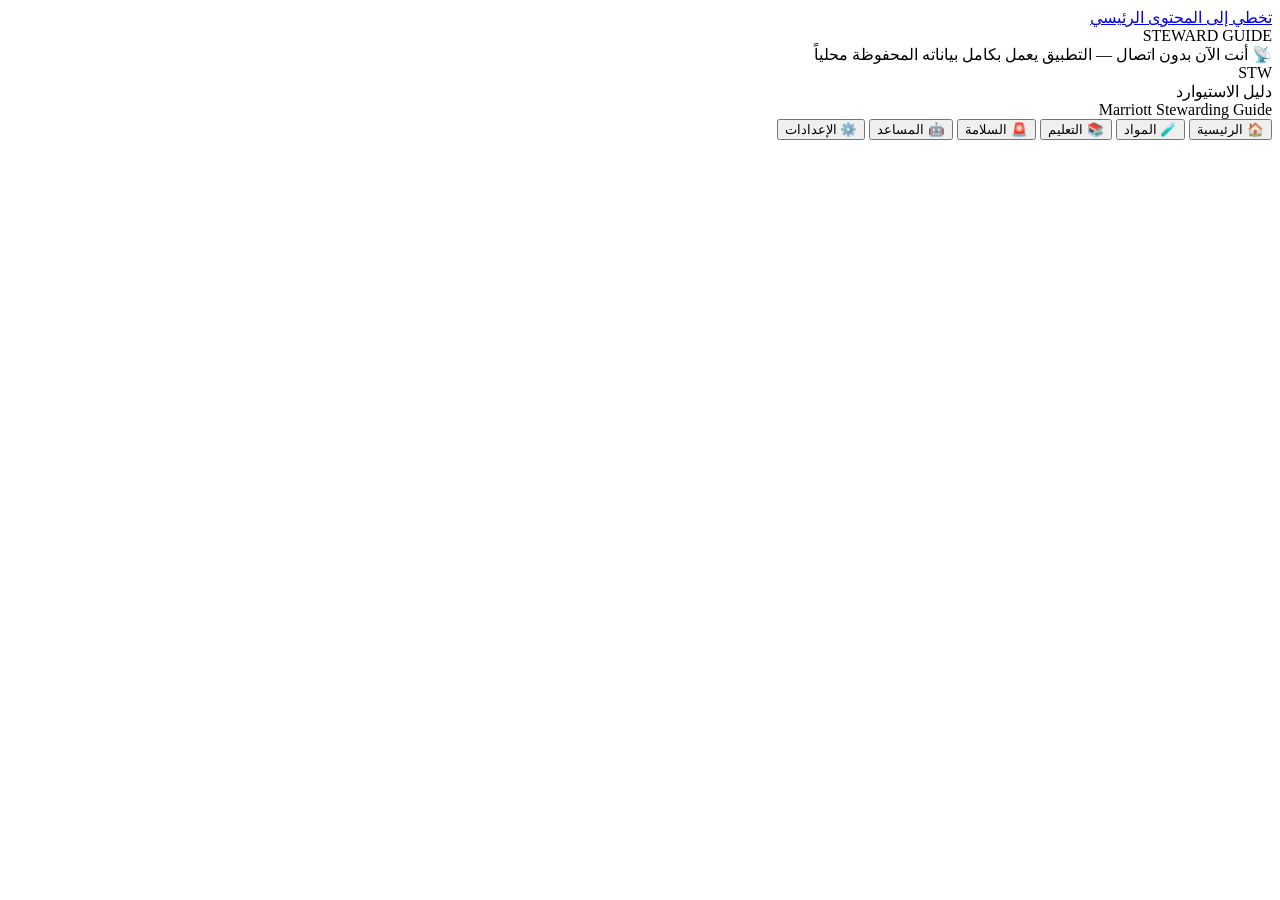
==== index.html @ afc9c6b4 "Add files via upload" ====
<!DOCTYPE html>
<!--
  ============================================================================
  index.html — دليل الاستيوارد | Marriott Stewarding Guide
  ============================================================================
  هذا هو "الصدفة" (Shell) الوحيدة للتطبيق بالكامل. لا يحتوي هذا الملف على
  أي محتوى تطبيقي فعلي (لا مواد كيميائية، لا محتوى تعليمي، لا حوار ذكاء
  اصطناعي) — كل ذلك يُبنى ديناميكياً بواسطة وحدات JavaScript من داخل
  حاويات <section class="view"> الفارغة أدناه. هذا يحقق قاعدة "لا تكرار
  للكود" (DRY) ويجعل كل عرض مسؤولاً عن نفسه بالكامل عبر ملفه في assets/js.

  لا يوجد هنا أي CSS مضمّن (inline) ولا أي JavaScript مضمّن — بالكامل عبر
  ملفات خارجية مرتبطة، تحقيقاً لقاعدة "no inline CSS/JS" الصارمة للمشروع.
  ============================================================================
-->
<html lang="ar" dir="rtl">
<head>
  <meta charset="UTF-8">
  <meta name="viewport" content="width=device-width, initial-scale=1, viewport-fit=cover">
  <meta name="description" content="دليل مرجعي شامل لقسم الاستيوارد بفندق Marriott — مواد كيميائية، سلامة غذاء، تعليم HACCP، ومساعد ذكي، يعمل بالكامل بدون إنترنت.">
  <meta name="theme-color" content="#0d1117" media="(prefers-color-scheme: dark)">
  <meta name="theme-color" content="#f7f8fa" media="(prefers-color-scheme: light)">
  <meta name="color-scheme" content="dark light">
  <title>دليل الاستيوارد — Marriott</title>

  <!-- ==========================================================================
       PWA: الأيقونات والبيان (Manifest)
       ========================================================================== -->
  <link rel="manifest" href="manifest.json">
  <link rel="icon" type="image/png" sizes="32x32" href="assets/icons/icon-32.png">
  <link rel="apple-touch-icon" href="assets/icons/icon-192.png">
  <meta name="apple-mobile-web-app-capable" content="yes">
  <meta name="apple-mobile-web-app-status-bar-style" content="black-translucent">
  <meta name="apple-mobile-web-app-title" content="دليل الاستيوارد">

  <!-- ==========================================================================
       تحميل الخطوط: preconnect + preload لتفادي حجب العرض (render-blocking)
       الناتج عن @import داخل CSS — أداء أفضل ودرجة Lighthouse أعلى.
       ========================================================================== -->
  <link rel="preconnect" href="https://fonts.googleapis.com">
  <link rel="preconnect" href="https://fonts.gstatic.com" crossorigin>
  <link
    rel="preload"
    as="style"
    href="https://fonts.googleapis.com/css2?family=Cairo:wght@400;500;600;700;800;900&family=JetBrains+Mono:wght@400;500;700;800&display=swap"
  >
  <link
    rel="stylesheet"
    href="https://fonts.googleapis.com/css2?family=Cairo:wght@400;500;600;700;800;900&family=JetBrains+Mono:wght@400;500;700;800&display=swap"
  >

  <!-- ==========================================================================
       طبقات التصميم — بالترتيب: توكنز → أساسي → مكوّنات → تخطيطات الصفحات
       ========================================================================== -->
  <link rel="stylesheet" href="assets/css/tokens.css">
  <link rel="stylesheet" href="assets/css/base.css">
  <link rel="stylesheet" href="assets/css/components.css">
  <link rel="stylesheet" href="assets/css/views.css">
</head>
<body>

  <!-- رابط تخطي المحتوى — أول عنصر يصل له مستخدم لوحة المفاتيح -->
  <a href="#main-content" class="skip-link">تخطي إلى المحتوى الرئيسي</a>

  <!-- ==========================================================================
       شاشة البداية (Splash Screen) — تُخفى تلقائياً بعد تهيئة app.js
       ========================================================================== -->
  <div class="splash-screen" id="splashScreen" aria-hidden="true">
    <div class="splash-screen__logo">STEWARD GUIDE</div>
    <div class="splash-screen__spinner"></div>
  </div>

  <!-- مؤشر وضع عدم الاتصال — يظهر/يختفي تلقائياً حسب حالة الشبكة -->
  <div class="offline-banner" id="offlineBanner" role="status">
    <span aria-hidden="true">📡</span> أنت الآن بدون اتصال — التطبيق يعمل بكامل بياناته المحفوظة محلياً
  </div>

  <!-- ==========================================================================
       الرأس اللاصق (Sticky Header)
       ========================================================================== -->
  <header class="site-header">
    <div class="site-header__row">
      <span class="site-header__logo" aria-hidden="true">STW</span>
      <div>
        <div class="site-header__title">دليل الاستيوارد</div>
        <div class="site-header__subtitle">Marriott Stewarding Guide</div>
      </div>
    </div>
  </header>

  <!-- ==========================================================================
       المحتوى الرئيسي — ستة عروض، كل واحد فارغ ويُملأ ديناميكياً من ملفه
       المخصص في assets/js/. السمة hidden تُدار بالكامل من router.js.
       ========================================================================== -->
  <main id="main-content">

    <section class="view" data-view="dashboard" hidden></section>

    <section class="view" data-view="chemicals" hidden></section>

    <section class="view" data-view="education" hidden>
      <div class="view-header">
        <div class="view-header__eyebrow">التعليم</div>
        <h1 class="view-header__title">أكاديمية سلامة الغذاء</h1>
      </div>
    </section>

    <section class="view" data-view="safety" hidden>
      <div class="view-header">
        <div class="view-header__eyebrow">السلامة</div>
        <h1 class="view-header__title">السلامة والطوارئ</h1>
      </div>
    </section>

    <section class="view" data-view="ai" hidden></section>

    <section class="view" data-view="settings" hidden>
      <div class="view-header">
        <div class="view-header__eyebrow">الإعدادات</div>
        <h1 class="view-header__title">تفضيلات التطبيق</h1>
      </div>
    </section>

  </main>

  <!-- ==========================================================================
       شريط التنقل السفلي — ستة عناصر تطابق العروض الستة أعلاه بالضبط
       ========================================================================== -->
  <nav class="bottom-nav" aria-label="التنقل الرئيسي">
    <button class="bottom-nav__item" type="button" data-nav-target="dashboard" aria-current="page">
      <span class="bottom-nav__indicator" aria-hidden="true"></span>
      <span class="bottom-nav__icon" aria-hidden="true">🏠</span>
      <span>الرئيسية</span>
    </button>
    <button class="bottom-nav__item" type="button" data-nav-target="chemicals" aria-current="false">
      <span class="bottom-nav__indicator" aria-hidden="true"></span>
      <span class="bottom-nav__icon" aria-hidden="true">🧪</span>
      <span>المواد</span>
    </button>
    <button class="bottom-nav__item" type="button" data-nav-target="education" aria-current="false">
      <span class="bottom-nav__indicator" aria-hidden="true"></span>
      <span class="bottom-nav__icon" aria-hidden="true">📚</span>
      <span>التعليم</span>
    </button>
    <button class="bottom-nav__item" type="button" data-nav-target="safety" aria-current="false">
      <span class="bottom-nav__indicator" aria-hidden="true"></span>
      <span class="bottom-nav__icon" aria-hidden="true">🚨</span>
      <span>السلامة</span>
    </button>
    <button class="bottom-nav__item" type="button" data-nav-target="ai" aria-current="false">
      <span class="bottom-nav__indicator" aria-hidden="true"></span>
      <span class="bottom-nav__icon" aria-hidden="true">🤖</span>
      <span>المساعد</span>
    </button>
    <button class="bottom-nav__item" type="button" data-nav-target="settings" aria-current="false">
      <span class="bottom-nav__indicator" aria-hidden="true"></span>
      <span class="bottom-nav__icon" aria-hidden="true">⚙️</span>
      <span>الإعدادات</span>
    </button>
  </nav>

  <!-- منطقة التوست — تُملأ ديناميكياً من showToast في utils.js -->
  <div class="toast-region" id="toastRegion" aria-live="polite"></div>

  <!-- ==========================================================================
       نقطة الدخول الوحيدة للجافاسكريبت — كل شيء آخر يُحمَّل عبر import
       ========================================================================== -->
  <script type="module" src="assets/js/app.js"></script>
</body>
</html>
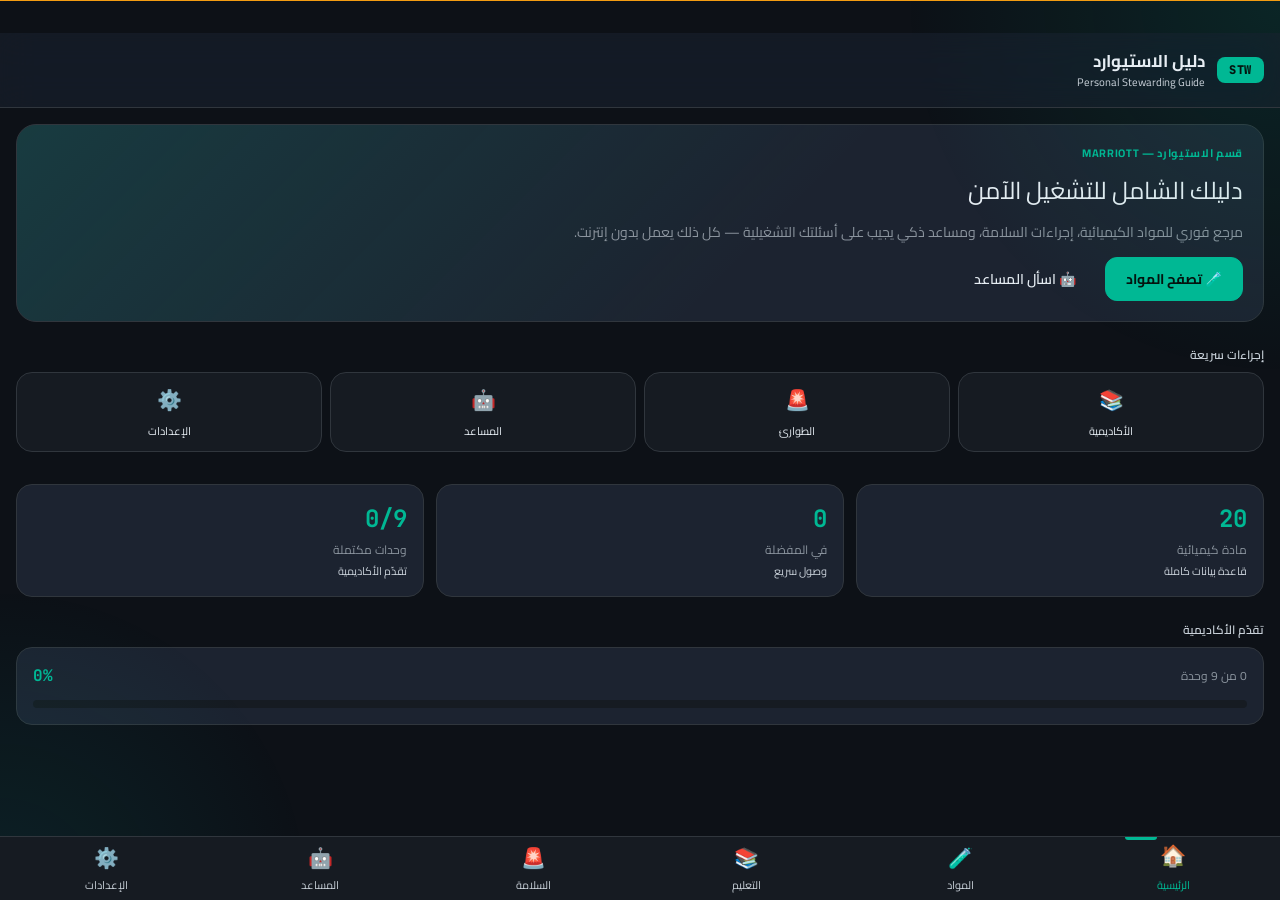
==== commit 509eff19: "Add files via upload" ====
--- a/index.html
+++ b/index.html
@@ -1,7 +1,7 @@
 <!DOCTYPE html>
 <!--
   ============================================================================
-  index.html — دليل الاستيوارد | Marriott Stewarding Guide
+  index.html — دليل الاستيوارد | Personal Stewarding Guide
   ============================================================================
   هذا هو "الصدفة" (Shell) الوحيدة للتطبيق بالكامل. لا يحتوي هذا الملف على
   أي محتوى تطبيقي فعلي (لا مواد كيميائية، لا محتوى تعليمي، لا حوار ذكاء
@@ -17,11 +17,11 @@
 <head>
   <meta charset="UTF-8">
   <meta name="viewport" content="width=device-width, initial-scale=1, viewport-fit=cover">
-  <meta name="description" content="دليل مرجعي شامل لقسم الاستيوارد بفندق Marriott — مواد كيميائية، سلامة غذاء، تعليم HACCP، ومساعد ذكي، يعمل بالكامل بدون إنترنت.">
+  <meta name="description" content="دليل مرجعي شخصي للاستيوارد، غير تابع لأي فندق أو شركة — مواد كيميائية، سلامة غذاء، تعليم HACCP، ومساعد ذكي، يعمل بالكامل بدون إنترنت.">
   <meta name="theme-color" content="#0d1117" media="(prefers-color-scheme: dark)">
   <meta name="theme-color" content="#f7f8fa" media="(prefers-color-scheme: light)">
   <meta name="color-scheme" content="dark light">
-  <title>دليل الاستيوارد — Marriott</title>
+  <title>دليل الاستيوارد — دليل شخصي</title>
 
   <!-- ==========================================================================
        PWA: الأيقونات والبيان (Manifest)
@@ -83,7 +83,7 @@
       <span class="site-header__logo" aria-hidden="true">STW</span>
       <div>
         <div class="site-header__title">دليل الاستيوارد</div>
-        <div class="site-header__subtitle">Marriott Stewarding Guide</div>
+        <div class="site-header__subtitle">Personal Stewarding Guide</div>
       </div>
     </div>
   </header>
--- a/assets/css/tokens.css
+++ b/assets/css/tokens.css
@@ -0,0 +1,340 @@
+/* ==========================================================================
+   TOKENS.CSS
+   دليل الاستيوارد — Marriott | نظام تصميم (Design Tokens)
+   ==========================================================================
+   هذا الملف هو "مصدر الحقيقة الوحيد" لكل قيمة تصميم في التطبيق:
+   ألوان، مسافات، خطوط، زوايا، ظلال، حركة، وطبقات (z-index).
+
+   القاعدة: لا يوجد أي قيمة "سحرية" (magic number) في أي ملف CSS آخر.
+   كل قيمة تصميم يجب أن تُكتب هنا مرة واحدة وتُستخدم عبر var(--token-name).
+
+   يدعم هذا الملف وضعين: فاتح (light) وداكن (dark) عبر [data-theme="..."]
+   الوضع الداكن هو الافتراضي ليحافظ على الهوية البصرية الحالية للتطبيق
+   (الصناعية / الفولاذية) التي اعتاد عليها المستخدمون.
+   ========================================================================== */
+
+/* ==========================================================================
+   1. الخطوط (Typography Source)
+   ==========================================================================
+   نُبقي على خط Cairo كخط أساسي (عربي + لاتيني) للحفاظ على الهوية الحالية،
+   ونضيف JetBrains Mono كخط ثانوي وحيد الاستخدام لعناصر "شريط اللاصق"
+   الصناعية (أسماء المواد الكيميائية بالإنجليزية، الأكواد، الشارات).
+
+   ملاحظة أداء مهمة:
+   تحميل الخطوط لا يتم هنا عبر @import (وهذا مقصود). @import داخل CSS
+   يوقف عرض الصفحة (render-blocking) بشكل إضافي لأن المتصفح يجب أن يكتشف
+   ويُحمّل التبعية قبل إكمال تحليل باقي الـ CSS. بدلاً من ذلك، يتم تحميل
+   الخطوط عبر <link rel="preconnect"> و <link rel="preload"> في <head>
+   الخاص بـ index.html، مما يسمح للمتصفح باكتشاف الطلب مبكراً (Early
+   Discovery) ويُحسّن درجة Lighthouse Performance بشكل ملموس.
+   ========================================================================== */
+
+:root {
+  /* ------------------------------------------------------------------------
+     2. المقاييس الأساسية (Primitive Scale) — لا تُستخدم مباشرة في المكوّنات،
+        هي فقط "خامات" تُبنى منها التوكنز الدلالية (Semantic Tokens) بالأسفل.
+     ------------------------------------------------------------------------ */
+
+  /* -- الألوان الأساسية: الأخضر (هوية Marriott / Ecolab) -- */
+  --primitive-green-50:  #e6faf5;
+  --primitive-green-100: #b3f0e0;
+  --primitive-green-300: #4dd6b8;
+  --primitive-green-500: #00b894;
+  --primitive-green-600: #00997d;
+  --primitive-green-700: #00785f;
+  --primitive-green-900: #00453a;
+
+  /* -- الألوان الأساسية: التركواز (مساعد الذكاء الاصطناعي) -- */
+  --primitive-teal-300: #66e0db;
+  --primitive-teal-500: #00cec9;
+  --primitive-teal-700: #00a19c;
+
+  /* -- ألوان الخطر الصناعي (Hazard) -- */
+  --primitive-hazard-orange-300: #ffb366;
+  --primitive-hazard-orange-500: #f39c12;
+  --primitive-hazard-orange-700: #c2780a;
+  --primitive-red-300:  #ff9d85;
+  --primitive-red-500:  #e17055;
+  --primitive-red-700:  #b5502f;
+
+  /* -- الألوان المحايدة: الفولاذ (Steel) للوضع الداكن -- */
+  --primitive-steel-950: #0a0d11;
+  --primitive-steel-900: #0d1117;
+  --primitive-steel-800: #131920;
+  --primitive-steel-700: #161b22;
+  --primitive-steel-600: #1c2330;
+  --primitive-steel-500: #232b3a;
+  --primitive-steel-400: #30363d;
+  --primitive-steel-300: #4a5158;
+  --primitive-steel-200: #8b949e;
+  --primitive-steel-100: #c9d1d9;
+  --primitive-steel-50:  #e6edf3;
+
+  /* -- الألوان المحايدة: للوضع الفاتح -- */
+  --primitive-paper-50:  #ffffff;
+  --primitive-paper-100: #f7f8fa;
+  --primitive-paper-200: #eef0f3;
+  --primitive-paper-300: #e2e5ea;
+  --primitive-paper-400: #cdd2d9;
+  --primitive-paper-600: #6b7280;
+  --primitive-paper-800: #2d3339;
+  --primitive-paper-900: #12161b;
+
+  /* ------------------------------------------------------------------------
+     3. المسافات (Spacing Scale) — مبنية على وحدة أساسية 4px
+     ------------------------------------------------------------------------ */
+  --space-0: 0;
+  --space-1: 4px;
+  --space-2: 8px;
+  --space-3: 12px;
+  --space-4: 16px;
+  --space-5: 20px;
+  --space-6: 24px;
+  --space-8: 32px;
+  --space-10: 40px;
+  --space-12: 48px;
+  --space-16: 64px;
+  --space-20: 80px;
+
+  /* ------------------------------------------------------------------------
+     4. زوايا الاستدارة (Radius Scale)
+     ------------------------------------------------------------------------ */
+  --radius-xs: 6px;
+  --radius-sm: 8px;
+  --radius-md: 12px;
+  --radius-lg: 16px;
+  --radius-xl: 20px;
+  --radius-2xl: 28px;
+  --radius-full: 999px;
+
+  /* ------------------------------------------------------------------------
+     5. المقاييس الطباعية (Type Scale) — نسبة 1.2 (Minor Third)
+     ------------------------------------------------------------------------ */
+  --font-family-base: 'Cairo', 'Segoe UI', sans-serif;
+  --font-family-mono: 'JetBrains Mono', ui-monospace, monospace;
+
+  --text-xs: 11px;
+  --text-sm: 12px;
+  --text-base: 14px;
+  --text-md: 15px;
+  --text-lg: 17px;
+  --text-xl: 20px;
+  --text-2xl: 24px;
+  --text-3xl: 30px;
+  --text-4xl: 36px;
+
+  --leading-tight: 1.2;
+  --leading-normal: 1.5;
+  --leading-relaxed: 1.7;
+
+  --weight-regular: 400;
+  --weight-medium: 500;
+  --weight-semibold: 600;
+  --weight-bold: 700;
+  --weight-black: 900;
+
+  --tracking-label: 0.06em;   /* تباعد الحروف لنمط "شريط اللاصق" الصناعي */
+
+  /* ------------------------------------------------------------------------
+     6. الحركة والانتقالات (Motion)
+     ------------------------------------------------------------------------ */
+  --ease-standard: cubic-bezier(0.2, 0, 0, 1);
+  --ease-decelerate: cubic-bezier(0, 0, 0, 1);
+  --ease-accelerate: cubic-bezier(0.3, 0, 1, 1);
+  --ease-spring: cubic-bezier(0.34, 1.56, 0.64, 1);
+
+  --duration-instant: 80ms;
+  --duration-fast: 150ms;
+  --duration-base: 220ms;
+  --duration-slow: 340ms;
+  --duration-slower: 500ms;
+
+  /* ------------------------------------------------------------------------
+     7. طبقات الواجهة (Z-Index Scale) — قيمة مركزية موحّدة لمنع تعارض الطبقات
+     ------------------------------------------------------------------------ */
+  --z-base: 0;
+  --z-card-hover: 5;
+  --z-sticky-header: 100;
+  --z-bottom-nav: 200;
+  --z-fab: 250;
+  --z-dropdown: 300;
+  --z-overlay: 400;
+  --z-modal: 500;
+  --z-toast: 600;
+  --z-splash: 900;
+  --z-skip-link: 1000;
+
+  /* ------------------------------------------------------------------------
+     8. الأبعاد الهيكلية (Layout Dimensions)
+     ------------------------------------------------------------------------ */
+  --header-height: 64px;
+  --nav-height: 64px;
+  --fab-size: 56px;
+  --container-max-width: 720px; /* يمنع تمدد التطبيق بشكل غير مريح على الأجهزة اللوحية */
+
+  /* ------------------------------------------------------------------------
+     9. أوزان الظل (Elevation — تُبنى من قيم داكنة ثابتة، تُستخدم في الوضعين)
+     ------------------------------------------------------------------------ */
+  --elevation-0: none;
+  --elevation-1: 0 1px 2px rgba(0, 0, 0, 0.14), 0 1px 3px rgba(0, 0, 0, 0.10);
+  --elevation-2: 0 2px 6px rgba(0, 0, 0, 0.16), 0 4px 10px rgba(0, 0, 0, 0.10);
+  --elevation-3: 0 6px 16px rgba(0, 0, 0, 0.18), 0 10px 24px rgba(0, 0, 0, 0.12);
+  --elevation-4: 0 12px 28px rgba(0, 0, 0, 0.22), 0 18px 40px rgba(0, 0, 0, 0.14);
+
+  /* ------------------------------------------------------------------------
+     10. سُمك الحدود والزجاجية (Borders & Glass)
+     ------------------------------------------------------------------------ */
+  --border-width-thin: 1px;
+  --border-width-thick: 2px;
+  --glass-blur: 18px;
+  --glass-saturate: 160%;
+}
+
+/* ==========================================================================
+   11. التوكنز الدلالية — الوضع الداكن (الافتراضي)
+   ==========================================================================
+   هذه هي القيم التي تستخدمها المكوّنات فعلياً (مثال: var(--surface-page)،
+   وليس var(--primitive-steel-900) مباشرة). هذا يسمح بتبديل الوضع بالكامل
+   بتغيير القيم هنا فقط، دون لمس أي ملف CSS آخر.
+   ========================================================================== */
+:root,
+[data-theme='dark'] {
+  color-scheme: dark;
+
+  /* -- الخلفيات -- */
+  --surface-page: var(--primitive-steel-900);
+  --surface-sunken: var(--primitive-steel-950);
+  --surface-raised: var(--primitive-steel-700);
+  --surface-card: var(--primitive-steel-600);
+  --surface-overlay: rgba(10, 13, 17, 0.72);
+  --surface-glass: rgba(28, 35, 48, 0.55);
+
+  /* -- الحدود -- */
+  --border-subtle: var(--primitive-steel-400);
+  --border-strong: var(--primitive-steel-300);
+
+  /* -- النصوص -- */
+  --content-primary: var(--primitive-steel-50);
+  --content-secondary: var(--primitive-steel-200);
+  --content-muted: var(--primitive-steel-100);
+  --content-on-accent: #04140f; /* نص داكن فوق خلفية خضراء زاهية */
+  --content-on-hazard: #1a0f00; /* نص داكن فوق خلفية برتقالية زاهية */
+
+  /* -- الألوان الدلالية (Semantic Brand & Status) -- */
+  --brand-primary: var(--primitive-green-500);
+  --brand-primary-hover: var(--primitive-green-300);
+  --brand-primary-active: var(--primitive-green-600);
+  --brand-secondary: var(--primitive-teal-500);
+
+  --status-safe: var(--primitive-green-500);
+  --status-warning: var(--primitive-hazard-orange-500);
+  --status-danger: var(--primitive-red-500);
+  --status-info: var(--primitive-teal-500);
+
+  /* -- لهجة الخطر الصناعي (Label-Maker / Hazard Tape) -- */
+  --hazard-tape-bg: repeating-linear-gradient(
+    135deg,
+    var(--primitive-hazard-orange-500) 0 14px,
+    var(--primitive-steel-950) 14px 28px
+  );
+
+  /* -- الظلال المتوهجة (Glow) لعناصر تفاعلية مميزة -- */
+  --glow-brand: 0 0 0 3px rgba(0, 184, 148, 0.22);
+  --glow-danger: 0 0 0 3px rgba(225, 112, 85, 0.25);
+
+  /* -- خلفية الصفحة المزخرفة (Ambient Gradient) -- */
+  --ambient-gradient:
+    radial-gradient(circle at 100% 0%, rgba(0, 184, 148, 0.12), transparent 24%),
+    radial-gradient(circle at 0% 100%, rgba(0, 206, 201, 0.09), transparent 20%);
+}
+
+/* ==========================================================================
+   12. التوكنز الدلالية — الوضع الفاتح
+   ==========================================================================
+   يُفعَّل عبر [data-theme="light"] على وسم <html>، تُدار الحالة من settings.js
+   ========================================================================== */
+[data-theme='light'] {
+  color-scheme: light;
+
+  --surface-page: var(--primitive-paper-100);
+  --surface-sunken: var(--primitive-paper-200);
+  --surface-raised: var(--primitive-paper-50);
+  --surface-card: var(--primitive-paper-50);
+  --surface-overlay: rgba(18, 22, 27, 0.45);
+  --surface-glass: rgba(255, 255, 255, 0.6);
+
+  --border-subtle: var(--primitive-paper-300);
+  --border-strong: var(--primitive-paper-400);
+
+  --content-primary: var(--primitive-paper-900);
+  --content-secondary: var(--primitive-paper-800);
+  --content-muted: var(--primitive-paper-600);
+  --content-on-accent: #04140f;
+  --content-on-hazard: #1a0f00;
+
+  --brand-primary: var(--primitive-green-600);
+  --brand-primary-hover: var(--primitive-green-500);
+  --brand-primary-active: var(--primitive-green-700);
+  --brand-secondary: var(--primitive-teal-700);
+
+  --status-safe: var(--primitive-green-600);
+  --status-warning: var(--primitive-hazard-orange-700);
+  --status-danger: var(--primitive-red-700);
+  --status-info: var(--primitive-teal-700);
+
+  --hazard-tape-bg: repeating-linear-gradient(
+    135deg,
+    var(--primitive-hazard-orange-500) 0 14px,
+    var(--primitive-paper-900) 14px 28px
+  );
+
+  --glow-brand: 0 0 0 3px rgba(0, 153, 125, 0.18);
+  --glow-danger: 0 0 0 3px rgba(181, 80, 47, 0.20);
+
+  --ambient-gradient:
+    radial-gradient(circle at 100% 0%, rgba(0, 184, 148, 0.08), transparent 24%),
+    radial-gradient(circle at 0% 100%, rgba(0, 206, 201, 0.06), transparent 20%);
+}
+
+/* ==========================================================================
+   13. دعم تفضيلات النظام (لأول تحميل قبل قراءة تفضيل المستخدم من localStorage)
+   ========================================================================== */
+@media (prefers-color-scheme: light) {
+  :root:not([data-theme='dark']):not([data-theme='light']) {
+    color-scheme: light;
+    --surface-page: var(--primitive-paper-100);
+    --surface-sunken: var(--primitive-paper-200);
+    --surface-raised: var(--primitive-paper-50);
+    --surface-card: var(--primitive-paper-50);
+    --surface-overlay: rgba(18, 22, 27, 0.45);
+    --surface-glass: rgba(255, 255, 255, 0.6);
+    --border-subtle: var(--primitive-paper-300);
+    --border-strong: var(--primitive-paper-400);
+    --content-primary: var(--primitive-paper-900);
+    --content-secondary: var(--primitive-paper-800);
+    --content-muted: var(--primitive-paper-600);
+    --brand-primary: var(--primitive-green-600);
+    --brand-primary-hover: var(--primitive-green-500);
+    --brand-primary-active: var(--primitive-green-700);
+    --brand-secondary: var(--primitive-teal-700);
+    --status-safe: var(--primitive-green-600);
+    --status-warning: var(--primitive-hazard-orange-700);
+    --status-danger: var(--primitive-red-700);
+    --status-info: var(--primitive-teal-700);
+  }
+}
+
+/* ==========================================================================
+   14. تخصيصات لحجم الخط (يتحكم بها المستخدم من صفحة الإعدادات)
+   ==========================================================================
+   settings.js يضيف السمة data-font-size على <html> بثلاث قيم ممكنة.
+   كل المكوّنات يجب أن تستخدم وحدات rem أو var(--text-*) الأساسية
+   حتى تتجاوب تلقائياً مع تغيّر --font-scale.
+   ========================================================================== */
+:root {
+  --font-scale: 1;
+}
+[data-font-size='small']  { --font-scale: 0.9; }
+[data-font-size='medium'] { --font-scale: 1;   }
+[data-font-size='large']  { --font-scale: 1.15; }
+[data-font-size='xlarge'] { --font-scale: 1.3;  }
--- a/assets/css/base.css
+++ b/assets/css/base.css
@@ -0,0 +1,264 @@
+/* ==========================================================================
+   BASE.CSS
+   دليل الاستيوارد — Marriott | الإعادة التأسيسية والعناصر الأساسية
+   ==========================================================================
+   هذا الملف مسؤول فقط عن:
+     1. تصفير الأنماط الافتراضية للمتصفح (Reset)
+     2. الأنماط الأساسية لعناصر HTML الخام (body, h1, a, button..)
+     3. أدوات إتاحة الاستخدام العامة (Accessibility Primitives)
+     4. فئات مساعدة عامة (Utility Classes) لا ترتبط بمكوّن معيّن
+
+   لا يحتوي هذا الملف على أي تصميم خاص بمكوّن (بطاقة، زر، شارة..) — تلك
+   موجودة في components.css. القاعدة: إن كان الاسم يصف مكوّناً محدداً
+   (.chem-card, .nav-btn) فمكانه ملف آخر. إن كان يصف عنصر HTML عام
+   أو أداة عامة، فمكانه هنا.
+
+   كل قيمة هنا مسحوبة من tokens.css فقط — لا قيم مكتوبة يدوياً (no magic
+   numbers)، تحقيقاً لقاعدة "مصدر الحقيقة الواحد".
+   ========================================================================== */
+
+/* ==========================================================================
+   1. صندوق الحجم والتصفير الشامل
+   ========================================================================== */
+*,
+*::before,
+*::after {
+  box-sizing: border-box;
+  margin: 0;
+  padding: 0;
+}
+
+/* منع تمدد الصور والوسائط خارج حاوياتها بشكل غير مقصود */
+img,
+picture,
+svg,
+video,
+canvas {
+  display: block;
+  max-width: 100%;
+}
+
+/* التأكد من أن العناصر القابلة للنقر بها مؤشر مناسب دائماً */
+button,
+[role='button'],
+input[type='submit'] {
+  cursor: pointer;
+}
+
+/* إزالة أنماط القوائم الافتراضية عند الحاجة لبناء مكوّنات مخصصة */
+ul,
+ol {
+  list-style: none;
+}
+
+/* توريث الخط في عناصر النماذج (المتصفحات لا تفعل هذا تلقائياً) */
+input,
+button,
+textarea,
+select {
+  font: inherit;
+  color: inherit;
+}
+
+/* منع كسر تخطيط النص الطويل داخل أي عنصر مرن */
+textarea {
+  resize: vertical;
+  min-height: 2.5em;
+}
+
+/* ==========================================================================
+   2. الجذر والعناصر الأساسية
+   ========================================================================== */
+html {
+  scroll-behavior: smooth;
+  -webkit-text-size-adjust: 100%; /* منع تكبير النص التلقائي في iOS Safari */
+  text-size-adjust: 100%;
+}
+
+body {
+  font-family: var(--font-family-base);
+  font-size: calc(var(--text-base) * var(--font-scale));
+  line-height: var(--leading-normal);
+  background-color: var(--surface-page);
+  color: var(--content-primary);
+  min-height: 100vh;
+  min-height: 100dvh; /* يراعي أشرطة أدوات المتصفح المتحركة على الموبايل */
+  position: relative;
+  overflow-x: hidden;
+  padding-bottom: calc(var(--nav-height) + var(--space-3));
+  transition: background-color var(--duration-base) var(--ease-standard),
+              color var(--duration-base) var(--ease-standard);
+}
+
+/* الخلفية الجوية الزخرفية — طبقة واحدة ثابتة، لا تتكرر لكل صفحة */
+body::before {
+  content: '';
+  position: fixed;
+  inset: 0;
+  z-index: var(--z-base);
+  pointer-events: none;
+  background: var(--ambient-gradient);
+}
+
+h1, h2, h3, h4, h5, h6 {
+  font-weight: var(--weight-bold);
+  line-height: var(--leading-tight);
+}
+
+a {
+  color: var(--brand-secondary);
+  text-decoration: none;
+}
+a:hover {
+  text-decoration: underline;
+}
+
+/* ==========================================================================
+   3. إتاحة الاستخدام (Accessibility Primitives)
+   ========================================================================== */
+
+/* إخفاء بصري فقط — يبقى العنصر متاحاً لقارئ الشاشة وترتيب التنقل بالتاب */
+.u-visually-hidden {
+  position: absolute;
+  width: 1px;
+  height: 1px;
+  padding: 0;
+  margin: -1px;
+  overflow: hidden;
+  clip: rect(0, 0, 0, 0);
+  white-space: nowrap;
+  border: 0;
+}
+
+/* رابط تخطي المحتوى — أول عنصر يصل له مستخدم لوحة المفاتيح في الصفحة */
+.skip-link {
+  position: absolute;
+  z-index: var(--z-skip-link);
+  top: -100px;
+  right: var(--space-3);
+  background-color: var(--brand-primary);
+  color: var(--content-on-accent);
+  padding: var(--space-3) var(--space-4);
+  border-radius: var(--radius-sm);
+  font-weight: var(--weight-bold);
+  transition: top var(--duration-fast) var(--ease-standard);
+}
+.skip-link:focus {
+  top: var(--space-3);
+}
+
+/* حالة تركيز واضحة وموحّدة لكل عنصر تفاعلي في التطبيق */
+:focus-visible {
+  outline: var(--border-width-thick) solid var(--brand-secondary);
+  outline-offset: 2px;
+  border-radius: var(--radius-xs);
+}
+
+/* احترام تفضيل المستخدم لتقليل الحركة — يُلغي كل الحركات والانتقالات فعلياً */
+@media (prefers-reduced-motion: reduce) {
+  html {
+    scroll-behavior: auto;
+  }
+  *,
+  *::before,
+  *::after {
+    animation-duration: 0.01ms !important;
+    animation-iteration-count: 1 !important;
+    transition-duration: 0.01ms !important;
+    scroll-behavior: auto !important;
+  }
+}
+
+/* دعم التباين العالي (High Contrast) — يقوّي الحدود حين يطلب النظام ذلك */
+@media (prefers-contrast: more) {
+  :root {
+    --border-subtle: var(--border-strong);
+  }
+  .skip-link,
+  :focus-visible {
+    outline-width: 3px;
+  }
+}
+
+/* ==========================================================================
+   4. فئات مساعدة عامة (Utilities)
+   ==========================================================================
+   فئات صغيرة، عامة، متعددة الاستخدام. لا تُستخدم لبناء مكوّنات كاملة —
+   فقط لضبطات تخطيطية بسيطة ومتكررة عبر الصفحة.
+   ========================================================================== */
+
+.u-container {
+  width: 100%;
+  max-width: var(--container-max-width);
+  margin-inline: auto;
+}
+
+.u-flex {
+  display: flex;
+}
+.u-flex-col {
+  display: flex;
+  flex-direction: column;
+}
+.u-items-center {
+  align-items: center;
+}
+.u-justify-between {
+  justify-content: space-between;
+}
+.u-gap-1 { gap: var(--space-1); }
+.u-gap-2 { gap: var(--space-2); }
+.u-gap-3 { gap: var(--space-3); }
+.u-gap-4 { gap: var(--space-4); }
+
+.u-truncate {
+  overflow: hidden;
+  text-overflow: ellipsis;
+  white-space: nowrap;
+}
+
+.u-scroll-x {
+  overflow-x: auto;
+  scrollbar-width: none; /* Firefox */
+  -ms-overflow-style: none;
+}
+.u-scroll-x::-webkit-scrollbar {
+  display: none; /* Chrome / Safari / Edge */
+}
+
+/* فئة عامة لإخفاء عنصر مع الحفاظ عليه في الشجرة (بدلاً من display:none
+   المتكرر يدوياً في عشرات الأماكن) — تُستخدم بديلاً عن سمة hidden حين
+   يحتاج العنصر انتقال حركي عند الإخفاء/الإظهار */
+.u-collapsed {
+  display: none !important;
+}
+
+/* طبقة زجاجية عامة (Glassmorphism) — تُستخدم فوق الخلفية الجوية مباشرة،
+   لأي عنصر ثابت التموضع (رأس الصفحة، شريط التنقل، النوافذ المنبثقة) */
+.u-glass-surface {
+  background-color: var(--surface-glass);
+  backdrop-filter: blur(var(--glass-blur)) saturate(var(--glass-saturate));
+  -webkit-backdrop-filter: blur(var(--glass-blur)) saturate(var(--glass-saturate));
+}
+
+/* ==========================================================================
+   5. طباعة (Print) — يحافظ على قابلية طباعة صفحات السلامة/التعليم كما
+      كانت متاحة في التطبيق الأصلي (heroPrintBtn)
+   ========================================================================== */
+@media print {
+  .bottom-nav,
+  .fab,
+  .site-header,
+  .skip-link,
+  [data-no-print] {
+    display: none !important;
+  }
+  body {
+    padding-bottom: 0;
+    background: #fff;
+    color: #000;
+  }
+  body::before {
+    display: none;
+  }
+}
--- a/assets/css/components.css
+++ b/assets/css/components.css
@@ -0,0 +1,942 @@
+/* ==========================================================================
+   COMPONENTS.CSS
+   دليل الاستيوارد — Marriott | مكتبة المكوّنات القابلة لإعادة الاستخدام
+   ==========================================================================
+   كل مكوّن هنا:
+     • مستقل تماماً عن الصفحة التي يظهر بها (لا افتراضات خاصة بصفحة معيّنة)
+     • يستهلك توكنز دلالية فقط (--surface-*, --brand-*, --content-*..)
+       ولا يشير إطلاقاً إلى primitive tokens (--primitive-steel-900 ممنوع هنا)
+     • يوفر كل الحالات التفاعلية: default / hover / active / focus-visible /
+       disabled / loading (حيثما ينطبق)
+     • يتبع تسمية BEM: .block, .block__element, .block--modifier
+     • حركاته مبنية على transform و opacity فقط (GPU-friendly)
+     • حجم الهدف اللمسي 44×44px كحد أدنى لأي عنصر تفاعلي
+
+   تنظيم الملف:
+     1. الأزرار (Buttons)
+     2. حقول الإدخال (Form Controls)
+     3. البطاقات (Cards)
+     4. الشارات والحبوب (Badges & Pills)
+     5. الرقاقات القابلة للنقر (Chips)
+     6. شريط التنقل السفلي (Bottom Navigation)
+     7. الزر العائم (FAB)
+     8. الرأس اللاصق (Sticky Header)
+     9. التوست (Toast Messages)
+     10. النوافذ المنبثقة (Modal / Sheet)
+     11. القوائم السياقية (Context Menu)
+     12. الهيكل العظمي للتحميل (Skeleton Loading)
+     13. المؤشرات الدائرية والتقدم (Progress)
+   ========================================================================== */
+
+/* ==========================================================================
+   1. الأزرار (Buttons)
+   ========================================================================== */
+.btn {
+  --_btn-bg: var(--surface-raised);
+  --_btn-fg: var(--content-primary);
+  --_btn-border: var(--border-subtle);
+
+  display: inline-flex;
+  align-items: center;
+  justify-content: center;
+  gap: var(--space-2);
+  min-height: 44px;
+  min-width: 44px;
+  padding: var(--space-2) var(--space-5);
+  border-radius: var(--radius-md);
+  border: var(--border-width-thin) solid var(--_btn-border);
+  background-color: var(--_btn-bg);
+  color: var(--_btn-fg);
+  font-family: var(--font-family-base);
+  font-size: calc(var(--text-base) * var(--font-scale));
+  font-weight: var(--weight-semibold);
+  line-height: 1;
+  position: relative;
+  overflow: hidden;
+  isolation: isolate;
+  transition: transform var(--duration-fast) var(--ease-standard),
+              border-color var(--duration-fast) var(--ease-standard),
+              box-shadow var(--duration-fast) var(--ease-standard);
+}
+.btn:hover {
+  border-color: var(--border-strong);
+  transform: translateY(-1px);
+}
+.btn:active {
+  transform: translateY(0) scale(0.98);
+}
+.btn:focus-visible {
+  outline: var(--border-width-thick) solid var(--brand-secondary);
+  outline-offset: 2px;
+}
+.btn:disabled,
+.btn[aria-disabled='true'] {
+  opacity: 0.5;
+  cursor: not-allowed;
+  transform: none;
+  pointer-events: none;
+}
+
+/* -- تأثير التموّج عند النقر (Ripple) — طبقة زائفة متحركة بـ transform/opacity فقط -- */
+.btn::after {
+  content: '';
+  position: absolute;
+  inset: 0;
+  border-radius: inherit;
+  background: radial-gradient(circle, currentColor 10%, transparent 10.5%) center/0% 0% no-repeat;
+  opacity: 0;
+  z-index: -1;
+}
+.btn--ripple-active::after {
+  animation: btn-ripple var(--duration-slow) var(--ease-decelerate);
+}
+@keyframes btn-ripple {
+  0%   { background-size: 0% 0%; opacity: 0.25; }
+  100% { background-size: 300% 300%; opacity: 0; }
+}
+
+/* -- تعديلات الزر (Modifiers) -- */
+.btn--primary {
+  --_btn-bg: var(--brand-primary);
+  --_btn-fg: var(--content-on-accent);
+  --_btn-border: var(--brand-primary);
+  font-weight: var(--weight-bold);
+}
+.btn--primary:hover {
+  --_btn-bg: var(--brand-primary-hover);
+  box-shadow: var(--glow-brand);
+}
+
+.btn--danger {
+  --_btn-bg: transparent;
+  --_btn-fg: var(--status-danger);
+  --_btn-border: var(--status-danger);
+}
+.btn--danger:hover {
+  --_btn-bg: var(--status-danger);
+  --_btn-fg: var(--content-on-accent);
+}
+
+.btn--ghost {
+  --_btn-bg: transparent;
+  --_btn-border: transparent;
+}
+.btn--ghost:hover {
+  --_btn-bg: var(--surface-raised);
+}
+
+.btn--icon {
+  padding: var(--space-2);
+  border-radius: var(--radius-full);
+  aspect-ratio: 1 / 1;
+}
+
+.btn--sm {
+  min-height: 36px;
+  padding: var(--space-1) var(--space-3);
+  font-size: calc(var(--text-sm) * var(--font-scale));
+}
+
+.btn--full {
+  width: 100%;
+}
+
+/* -- حالة التحميل: يستبدل المحتوى بمؤشر دوّار دون تغيير أبعاد الزر -- */
+.btn--loading {
+  color: transparent !important;
+  pointer-events: none;
+}
+.btn--loading::before {
+  content: '';
+  position: absolute;
+  inset: 0;
+  margin: auto;
+  width: 18px;
+  height: 18px;
+  border-radius: var(--radius-full);
+  border: 2px solid currentColor;
+  border-top-color: transparent;
+  color: var(--_btn-fg);
+  animation: btn-spin var(--duration-slower) linear infinite;
+}
+@keyframes btn-spin {
+  to { transform: rotate(360deg); }
+}
+
+/* ==========================================================================
+   2. حقول الإدخال (Form Controls)
+   ========================================================================== */
+.field {
+  display: flex;
+  flex-direction: column;
+  gap: var(--space-1);
+  width: 100%;
+}
+.field__label {
+  font-size: calc(var(--text-sm) * var(--font-scale));
+  color: var(--content-secondary);
+  font-weight: var(--weight-medium);
+}
+.field__control-wrap {
+  position: relative;
+  display: flex;
+  align-items: center;
+}
+.field__input,
+.field__textarea {
+  width: 100%;
+  min-height: 44px;
+  background-color: var(--surface-raised);
+  border: var(--border-width-thin) solid var(--border-subtle);
+  border-radius: var(--radius-md);
+  padding: var(--space-2) var(--space-4);
+  color: var(--content-primary);
+  font-family: var(--font-family-base);
+  font-size: calc(var(--text-base) * var(--font-scale));
+  transition: border-color var(--duration-fast) var(--ease-standard),
+              box-shadow var(--duration-fast) var(--ease-standard);
+}
+.field__input::placeholder,
+.field__textarea::placeholder {
+  color: var(--content-muted);
+}
+.field__input:hover,
+.field__textarea:hover {
+  border-color: var(--border-strong);
+}
+.field__input:focus-visible,
+.field__textarea:focus-visible {
+  border-color: var(--brand-secondary);
+  box-shadow: var(--glow-brand);
+  outline: none;
+}
+.field__input:disabled,
+.field__textarea:disabled {
+  opacity: 0.5;
+  cursor: not-allowed;
+}
+.field__icon {
+  position: absolute;
+  inset-inline-start: var(--space-3);
+  color: var(--content-muted);
+  pointer-events: none;
+  display: flex;
+}
+.field__input--with-icon {
+  padding-inline-start: var(--space-10);
+}
+.field__textarea {
+  min-height: 44px;
+  max-height: 160px;
+}
+
+/* -- مفتاح التبديل (Toggle Switch) — لصفحة الإعدادات، لكنه مكوّن عام -- */
+.switch {
+  position: relative;
+  display: inline-flex;
+  align-items: center;
+  width: 48px;
+  height: 28px;
+  flex-shrink: 0;
+}
+.switch__input {
+  position: absolute;
+  opacity: 0;
+  width: 100%;
+  height: 100%;
+  margin: 0;
+  cursor: pointer;
+  z-index: 1;
+}
+.switch__track {
+  position: absolute;
+  inset: 0;
+  background-color: var(--surface-raised);
+  border: var(--border-width-thin) solid var(--border-subtle);
+  border-radius: var(--radius-full);
+  transition: background-color var(--duration-base) var(--ease-standard);
+}
+.switch__thumb {
+  position: absolute;
+  top: 3px;
+  inset-inline-start: 3px;
+  width: 20px;
+  height: 20px;
+  border-radius: var(--radius-full);
+  background-color: var(--content-secondary);
+  transition: transform var(--duration-base) var(--ease-spring);
+}
+.switch__input:checked ~ .switch__track {
+  background-color: var(--brand-primary);
+  border-color: var(--brand-primary);
+}
+.switch__input:checked ~ .switch__thumb {
+  transform: translateX(20px);
+  background-color: var(--content-on-accent);
+}
+[dir='rtl'] .switch__input:checked ~ .switch__thumb {
+  transform: translateX(-20px);
+}
+.switch__input:focus-visible ~ .switch__track {
+  outline: var(--border-width-thick) solid var(--brand-secondary);
+  outline-offset: 2px;
+}
+.switch__input:disabled ~ .switch__track {
+  opacity: 0.5;
+  cursor: not-allowed;
+}
+
+/* ==========================================================================
+   3. البطاقات (Cards)
+   ==========================================================================
+   المكوّن الأكثر استخداماً في التطبيق (المواد الكيميائية، الدروس، لوحة
+   التحكم). مبني بمنطق "حاوية + رأس + جسم قابل للطي" قابل لإعادة التركيب.
+   ========================================================================== */
+.card {
+  container-type: inline-size; /* يفعّل استعلامات الحاوية للأبناء */
+  position: relative;
+  background-color: var(--surface-card);
+  border: var(--border-width-thin) solid var(--border-subtle);
+  border-radius: var(--radius-lg);
+  overflow: hidden;
+  box-shadow: var(--elevation-1);
+  transition: transform var(--duration-fast) var(--ease-standard),
+              border-color var(--duration-fast) var(--ease-standard),
+              box-shadow var(--duration-fast) var(--ease-standard);
+}
+.card:hover {
+  border-color: var(--border-strong);
+  box-shadow: var(--elevation-2);
+  transform: translateY(-2px);
+}
+.card--expanded {
+  border-color: var(--brand-primary);
+}
+.card--glass {
+  background-color: var(--surface-glass);
+  backdrop-filter: blur(var(--glass-blur)) saturate(var(--glass-saturate));
+  -webkit-backdrop-filter: blur(var(--glass-blur)) saturate(var(--glass-saturate));
+}
+
+.card__accent-strip {
+  position: absolute;
+  inset-inline-start: 0;
+  top: var(--space-3);
+  bottom: var(--space-3);
+  width: 4px;
+  border-radius: var(--radius-full);
+}
+.card__accent-strip--danger  { background-color: var(--status-danger); }
+.card__accent-strip--warning { background-color: var(--status-warning); }
+.card__accent-strip--safe    { background-color: var(--status-safe); }
+
+.card__header {
+  display: flex;
+  align-items: center;
+  gap: var(--space-3);
+  padding: var(--space-4);
+  min-height: 44px;
+}
+
+.card__toggle {
+  flex: 1;
+  min-width: 0;
+  display: flex;
+  align-items: center;
+  gap: var(--space-3);
+  background: none;
+  border: none;
+  color: inherit;
+  text-align: inherit;
+  font-family: inherit;
+  padding: 0;
+}
+.card__toggle:focus-visible {
+  outline: var(--border-width-thick) solid var(--brand-secondary);
+  outline-offset: 4px;
+  border-radius: var(--radius-xs);
+}
+
+.card__title-group {
+  flex: 1;
+  min-width: 0;
+}
+.card__title {
+  font-family: var(--font-family-mono);
+  font-size: calc(var(--text-md) * var(--font-scale));
+  font-weight: var(--weight-bold);
+  color: var(--brand-secondary);
+  letter-spacing: var(--tracking-label);
+}
+.card__subtitle {
+  font-size: calc(var(--text-sm) * var(--font-scale));
+  color: var(--content-muted);
+  margin-top: var(--space-1);
+}
+.card__description {
+  font-size: calc(var(--text-base) * var(--font-scale));
+  color: var(--content-primary);
+  font-weight: var(--weight-semibold);
+  margin-top: var(--space-1);
+}
+
+.card__chevron {
+  flex-shrink: 0;
+  transition: transform var(--duration-base) var(--ease-standard);
+}
+.card__toggle[aria-expanded='true'] .card__chevron {
+  transform: rotate(180deg);
+}
+
+.card__body {
+  display: grid;
+  grid-template-rows: 0fr;
+  transition: grid-template-rows var(--duration-base) var(--ease-standard);
+}
+.card__body[data-open='true'] {
+  grid-template-rows: 1fr;
+}
+.card__body-inner {
+  overflow: hidden;
+  padding: 0 var(--space-4) var(--space-4);
+  display: flex;
+  flex-direction: column;
+  gap: var(--space-3);
+  color: var(--content-primary);
+}
+
+.card__section {
+  display: flex;
+  flex-direction: column;
+  gap: var(--space-1);
+}
+.card__section-label {
+  font-size: calc(var(--text-xs) * var(--font-scale));
+  text-transform: uppercase;
+  letter-spacing: var(--tracking-label);
+  color: var(--content-muted);
+  font-weight: var(--weight-bold);
+}
+.card__section-value {
+  font-size: calc(var(--text-base) * var(--font-scale));
+  color: var(--content-primary);
+}
+
+.card__actions {
+  display: flex;
+  gap: var(--space-2);
+  flex-wrap: wrap;
+}
+
+/* -- تخطيط استجابي عبر استعلام الحاوية بدلاً من الفيوبورت -- */
+@supports (container-type: inline-size) {
+  @container (min-width: 420px) {
+    .card__body-inner {
+      display: grid;
+      grid-template-columns: 1fr 1fr;
+    }
+    .card__section--full {
+      grid-column: 1 / -1;
+    }
+  }
+}
+
+/* ==========================================================================
+   4. الشارات والحبوب (Badges & Pills)
+   ========================================================================== */
+.badge {
+  display: inline-flex;
+  align-items: center;
+  gap: var(--space-1);
+  padding: var(--space-1) var(--space-2);
+  border-radius: var(--radius-sm);
+  font-size: calc(var(--text-xs) * var(--font-scale));
+  font-weight: var(--weight-bold);
+  line-height: 1.4;
+  white-space: nowrap;
+}
+.badge--neutral {
+  background-color: var(--surface-raised);
+  color: var(--content-secondary);
+  border: var(--border-width-thin) solid var(--border-subtle);
+}
+.badge--brand {
+  background-color: color-mix(in srgb, var(--brand-primary) 18%, transparent);
+  color: var(--brand-primary);
+}
+.badge--danger {
+  background-color: color-mix(in srgb, var(--status-danger) 18%, transparent);
+  color: var(--status-danger);
+}
+.badge--warning {
+  background-color: color-mix(in srgb, var(--status-warning) 18%, transparent);
+  color: var(--status-warning);
+}
+
+/* -- حبة الحالة (Status Pill) لمستوى الخطورة، تحمل نقطة + نص -- */
+.status-pill {
+  display: inline-flex;
+  align-items: center;
+  gap: var(--space-2);
+  font-size: calc(var(--text-sm) * var(--font-scale));
+  color: var(--content-secondary);
+}
+.status-pill__dot {
+  width: 8px;
+  height: 8px;
+  border-radius: var(--radius-full);
+  flex-shrink: 0;
+}
+.status-pill__dot--danger  { background-color: var(--status-danger); }
+.status-pill__dot--warning { background-color: var(--status-warning); }
+.status-pill__dot--safe    { background-color: var(--status-safe); }
+
+/* ==========================================================================
+   5. الرقاقات القابلة للنقر (Chips) — فلاتر الفئات، اقتراحات الذكاء الاصطناعي
+   ========================================================================== */
+.chip {
+  display: inline-flex;
+  align-items: center;
+  min-height: 44px;
+  padding: var(--space-2) var(--space-4);
+  border-radius: var(--radius-full);
+  border: var(--border-width-thin) solid var(--border-subtle);
+  background-color: var(--surface-raised);
+  color: var(--content-secondary);
+  font-family: var(--font-family-base);
+  font-size: calc(var(--text-base) * var(--font-scale));
+  white-space: nowrap;
+  flex-shrink: 0;
+  transition: background-color var(--duration-fast) var(--ease-standard),
+              color var(--duration-fast) var(--ease-standard),
+              border-color var(--duration-fast) var(--ease-standard),
+              transform var(--duration-fast) var(--ease-standard);
+}
+.chip:hover {
+  border-color: var(--border-strong);
+  transform: translateY(-1px);
+}
+.chip:active {
+  transform: translateY(0);
+}
+.chip:focus-visible {
+  outline: var(--border-width-thick) solid var(--brand-secondary);
+  outline-offset: 2px;
+}
+.chip[aria-pressed='true'] {
+  background-color: var(--brand-primary);
+  border-color: var(--brand-primary);
+  color: var(--content-on-accent);
+  font-weight: var(--weight-bold);
+}
+.chip:disabled {
+  opacity: 0.5;
+  cursor: not-allowed;
+  pointer-events: none;
+}
+
+/* ==========================================================================
+   6. شريط التنقل السفلي (Bottom Navigation)
+   ========================================================================== */
+.bottom-nav {
+  position: fixed;
+  inset-inline: 0;
+  bottom: 0;
+  z-index: var(--z-bottom-nav);
+  display: flex;
+  height: var(--nav-height);
+  padding-bottom: env(safe-area-inset-bottom, 0); /* دعم الأجهزة ذات الحافة السفلية */
+  background-color: var(--surface-raised);
+  border-top: var(--border-width-thin) solid var(--border-subtle);
+}
+.bottom-nav__item {
+  position: relative;
+  flex: 1;
+  display: flex;
+  flex-direction: column;
+  align-items: center;
+  justify-content: center;
+  gap: var(--space-1);
+  min-height: 44px;
+  background: none;
+  border: none;
+  color: var(--content-muted);
+  font-family: var(--font-family-base);
+  font-size: calc(var(--text-xs) * var(--font-scale));
+  transition: color var(--duration-fast) var(--ease-standard);
+}
+.bottom-nav__item[aria-current='page'] {
+  color: var(--brand-primary);
+}
+.bottom-nav__item:focus-visible {
+  outline: var(--border-width-thick) solid var(--brand-secondary);
+  outline-offset: -2px;
+}
+.bottom-nav__icon {
+  font-size: calc(var(--text-xl) * var(--font-scale));
+  transition: transform var(--duration-base) var(--ease-spring);
+}
+.bottom-nav__item[aria-current='page'] .bottom-nav__icon {
+  transform: translateY(-2px) scale(1.05);
+}
+.bottom-nav__indicator {
+  position: absolute;
+  top: 0;
+  inset-inline-start: 50%;
+  transform: translateX(-50%) scaleX(0);
+  width: 32px;
+  height: 3px;
+  background-color: var(--brand-primary);
+  border-radius: 0 0 var(--radius-xs) var(--radius-xs);
+  transition: transform var(--duration-base) var(--ease-standard);
+}
+.bottom-nav__item[aria-current='page'] .bottom-nav__indicator {
+  transform: translateX(-50%) scaleX(1);
+}
+
+/* ==========================================================================
+   7. الزر العائم (Floating Action Button)
+   ========================================================================== */
+.fab {
+  position: fixed;
+  z-index: var(--z-fab);
+  bottom: calc(var(--nav-height) + var(--space-4));
+  inset-inline-end: var(--space-4);
+  width: var(--fab-size);
+  height: var(--fab-size);
+  border-radius: var(--radius-full);
+  background-color: var(--brand-primary);
+  color: var(--content-on-accent);
+  border: none;
+  display: flex;
+  align-items: center;
+  justify-content: center;
+  font-size: calc(var(--text-xl) * var(--font-scale));
+  box-shadow: var(--elevation-3);
+  transition: transform var(--duration-base) var(--ease-spring),
+              box-shadow var(--duration-fast) var(--ease-standard);
+}
+.fab:hover {
+  transform: scale(1.06);
+  box-shadow: var(--elevation-4);
+}
+.fab:active {
+  transform: scale(0.96);
+}
+.fab:focus-visible {
+  outline: var(--border-width-thick) solid var(--brand-secondary);
+  outline-offset: 3px;
+}
+.fab--danger {
+  background-color: var(--status-danger);
+}
+.fab--hidden {
+  transform: scale(0);
+  pointer-events: none;
+}
+
+/* ==========================================================================
+   8. الرأس اللاصق (Sticky Header)
+   ========================================================================== */
+.site-header {
+  position: sticky;
+  top: 0;
+  z-index: var(--z-sticky-header);
+  min-height: var(--header-height);
+  padding: var(--space-4);
+  background-color: var(--surface-glass);
+  backdrop-filter: blur(var(--glass-blur)) saturate(var(--glass-saturate));
+  -webkit-backdrop-filter: blur(var(--glass-blur)) saturate(var(--glass-saturate));
+  border-bottom: var(--border-width-thin) solid var(--border-subtle);
+}
+.site-header__row {
+  display: flex;
+  align-items: center;
+  gap: var(--space-3);
+}
+.site-header__logo {
+  display: inline-flex;
+  align-items: center;
+  background-color: var(--brand-primary);
+  color: var(--content-on-accent);
+  font-family: var(--font-family-mono);
+  font-weight: var(--weight-black);
+  font-size: calc(var(--text-sm) * var(--font-scale));
+  letter-spacing: var(--tracking-label);
+  padding: var(--space-1) var(--space-3);
+  border-radius: var(--radius-sm);
+}
+.site-header__title {
+  font-size: calc(var(--text-lg) * var(--font-scale));
+  font-weight: var(--weight-bold);
+}
+.site-header__subtitle {
+  font-size: calc(var(--text-xs) * var(--font-scale));
+  color: var(--content-muted);
+}
+
+/* ==========================================================================
+   9. التوست (Toast Messages)
+   ========================================================================== */
+.toast-region {
+  position: fixed;
+  z-index: var(--z-toast);
+  bottom: calc(var(--nav-height) + var(--space-4));
+  inset-inline: var(--space-4);
+  display: flex;
+  flex-direction: column;
+  align-items: center;
+  gap: var(--space-2);
+  pointer-events: none;
+}
+.toast {
+  display: inline-flex;
+  align-items: center;
+  gap: var(--space-2);
+  max-width: 100%;
+  padding: var(--space-3) var(--space-5);
+  border-radius: var(--radius-full);
+  background-color: var(--surface-overlay);
+  color: var(--content-primary);
+  font-size: calc(var(--text-base) * var(--font-scale));
+  box-shadow: var(--elevation-3);
+  opacity: 0;
+  transform: translateY(12px) scale(0.96);
+  transition: transform var(--duration-base) var(--ease-decelerate),
+              opacity var(--duration-base) var(--ease-decelerate);
+}
+.toast--visible {
+  opacity: 1;
+  transform: translateY(0) scale(1);
+}
+.toast--success { border-inline-start: 3px solid var(--status-safe); }
+.toast--error   { border-inline-start: 3px solid var(--status-danger); }
+
+/* ==========================================================================
+   10. النوافذ المنبثقة (Modal / Bottom Sheet)
+   ==========================================================================
+   يُستخدم لصفحة الطوارئ (Emergency Sheet)، وأي محتوى منبثق آخر مستقبلاً.
+   ========================================================================== */
+.modal-overlay {
+  position: fixed;
+  inset: 0;
+  z-index: var(--z-overlay);
+  background-color: var(--surface-overlay);
+  opacity: 0;
+  pointer-events: none;
+  transition: opacity var(--duration-base) var(--ease-standard);
+}
+.modal-overlay--visible {
+  opacity: 1;
+  pointer-events: auto;
+}
+
+.sheet {
+  position: fixed;
+  z-index: var(--z-modal);
+  inset-inline: 0;
+  bottom: 0;
+  max-height: 85vh;
+  display: flex;
+  flex-direction: column;
+  background-color: var(--surface-raised);
+  border-radius: var(--radius-2xl) var(--radius-2xl) 0 0;
+  border-top: var(--border-width-thin) solid var(--border-subtle);
+  box-shadow: var(--elevation-4);
+  transform: translateY(100%);
+  transition: transform var(--duration-slow) var(--ease-decelerate);
+}
+.sheet--visible {
+  transform: translateY(0);
+}
+.sheet__grabber {
+  width: 40px;
+  height: 4px;
+  border-radius: var(--radius-full);
+  background-color: var(--border-strong);
+  margin: var(--space-3) auto;
+  flex-shrink: 0;
+}
+.sheet__header {
+  display: flex;
+  align-items: center;
+  justify-content: space-between;
+  padding: 0 var(--space-4) var(--space-3);
+  border-bottom: var(--border-width-thin) solid var(--border-subtle);
+}
+.sheet__title {
+  font-size: calc(var(--text-lg) * var(--font-scale));
+  font-weight: var(--weight-bold);
+}
+.sheet__body {
+  overflow-y: auto;
+  padding: var(--space-4);
+  display: flex;
+  flex-direction: column;
+  gap: var(--space-3);
+}
+
+/* -- نافذة مركزية (للأجهزة الأعرض / اختيار مستقبلي) -- */
+.modal {
+  position: fixed;
+  z-index: var(--z-modal);
+  top: 50%;
+  inset-inline-start: 50%;
+  transform: translate(-50%, -50%) scale(0.95);
+  width: min(92vw, 480px);
+  max-height: 85vh;
+  overflow-y: auto;
+  background-color: var(--surface-raised);
+  border-radius: var(--radius-xl);
+  border: var(--border-width-thin) solid var(--border-subtle);
+  box-shadow: var(--elevation-4);
+  opacity: 0;
+  pointer-events: none;
+  transition: transform var(--duration-base) var(--ease-decelerate),
+              opacity var(--duration-base) var(--ease-decelerate);
+}
+.modal--visible {
+  opacity: 1;
+  transform: translate(-50%, -50%) scale(1);
+  pointer-events: auto;
+}
+
+/* ==========================================================================
+   11. القوائم السياقية (Context Menu)
+   ========================================================================== */
+.context-menu {
+  position: absolute;
+  z-index: var(--z-dropdown);
+  min-width: 180px;
+  padding: var(--space-2);
+  background-color: var(--surface-raised);
+  border: var(--border-width-thin) solid var(--border-subtle);
+  border-radius: var(--radius-md);
+  box-shadow: var(--elevation-3);
+  display: flex;
+  flex-direction: column;
+  gap: var(--space-1);
+  opacity: 0;
+  transform: scale(0.95);
+  transform-origin: top;
+  pointer-events: none;
+  transition: transform var(--duration-fast) var(--ease-decelerate),
+              opacity var(--duration-fast) var(--ease-decelerate);
+}
+.context-menu--visible {
+  opacity: 1;
+  transform: scale(1);
+  pointer-events: auto;
+}
+.context-menu__item {
+  display: flex;
+  align-items: center;
+  gap: var(--space-2);
+  min-height: 44px;
+  padding: var(--space-2) var(--space-3);
+  border-radius: var(--radius-sm);
+  background: none;
+  border: none;
+  color: var(--content-primary);
+  font-family: var(--font-family-base);
+  font-size: calc(var(--text-base) * var(--font-scale));
+  text-align: inherit;
+  width: 100%;
+}
+.context-menu__item:hover,
+.context-menu__item:focus-visible {
+  background-color: var(--surface-card);
+  outline: none;
+}
+.context-menu__item--danger {
+  color: var(--status-danger);
+}
+
+/* ==========================================================================
+   12. الهيكل العظمي للتحميل (Skeleton Loading)
+   ========================================================================== */
+.skeleton {
+  position: relative;
+  overflow: hidden;
+  background-color: var(--surface-raised);
+  border-radius: var(--radius-md);
+}
+.skeleton::after {
+  content: '';
+  position: absolute;
+  inset: 0;
+  transform: translateX(-100%);
+  background: linear-gradient(
+    90deg,
+    transparent,
+    color-mix(in srgb, var(--content-primary) 8%, transparent),
+    transparent
+  );
+  animation: skeleton-sweep 1.6s var(--ease-standard) infinite;
+}
+@keyframes skeleton-sweep {
+  100% { transform: translateX(100%); }
+}
+.skeleton--text {
+  height: 1em;
+  width: 100%;
+}
+.skeleton--title {
+  height: 1.4em;
+  width: 60%;
+}
+.skeleton--card {
+  height: 88px;
+  width: 100%;
+  border-radius: var(--radius-lg);
+}
+.skeleton--circle {
+  border-radius: var(--radius-full);
+  aspect-ratio: 1 / 1;
+}
+
+/* ==========================================================================
+   13. المؤشرات الدائرية والتقدم (Progress)
+   ========================================================================== */
+.progress-bar {
+  width: 100%;
+  height: 8px;
+  border-radius: var(--radius-full);
+  background-color: var(--surface-raised);
+  overflow: hidden;
+}
+.progress-bar__fill {
+  height: 100%;
+  border-radius: var(--radius-full);
+  background-color: var(--brand-primary);
+  transform-origin: left;
+  transition: transform var(--duration-slow) var(--ease-decelerate);
+}
+[dir='rtl'] .progress-bar__fill {
+  transform-origin: right;
+}
+
+/* -- حلقة تقدم دائرية (لبطاقات الدروس/الاختبارات) -- */
+.progress-ring {
+  --_progress: 0; /* قيمة 0 إلى 100 تُضبط من JS عبر style inline كخاصية مخصصة */
+  width: 48px;
+  height: 48px;
+  border-radius: var(--radius-full);
+  display: grid;
+  place-items: center;
+  background: conic-gradient(
+    var(--brand-primary) calc(var(--_progress) * 1%),
+    var(--surface-raised) 0
+  );
+  transition: background var(--duration-slow) var(--ease-standard);
+}
+.progress-ring__inner {
+  width: 38px;
+  height: 38px;
+  border-radius: var(--radius-full);
+  background-color: var(--surface-card);
+  display: grid;
+  place-items: center;
+  font-size: calc(var(--text-xs) * var(--font-scale));
+  font-weight: var(--weight-bold);
+}
--- a/assets/css/views.css
+++ b/assets/css/views.css
@@ -0,0 +1,1214 @@
+/* ==========================================================================
+   VIEWS.CSS
+   دليل الاستيوارد — Marriott | تخطيطات الصفحات (Views)
+   ==========================================================================
+   هذا الملف مسؤول عن التخطيط الخاص بكل صفحة/عرض من عروض التطبيق الستة:
+   لوحة التحكم، المواد الكيميائية، التعليم، السلامة، المساعد الذكي، الإعدادات.
+
+   القاعدة: عناصر الواجهة العامة (زر، بطاقة، شارة) تُبنى من components.css.
+   هذا الملف فقط يرتّبها ضمن سياق كل صفحة، ويضيف الأنماط الخاصة بمحتوى
+   لا يتكرر إلا في هذا العرض تحديداً (مثال: مقياس pH لا يظهر إلا في التعليم).
+
+   كل عرض (view) مغلّف بـ <section class="view" data-view="..." hidden>
+   يديره router.js عبر تبديل السمة hidden وتحديث location.hash.
+   ========================================================================== */
+
+/* ==========================================================================
+   0. حاوية العرض العامة
+   ========================================================================== */
+.view {
+  padding-bottom: var(--space-8);
+}
+.view[hidden] {
+  display: none;
+}
+
+.view-header {
+  padding: var(--space-4) var(--space-4) var(--space-2);
+}
+.view-header__eyebrow {
+  font-size: calc(var(--text-xs) * var(--font-scale));
+  color: var(--content-muted);
+  font-weight: var(--weight-bold);
+  text-transform: uppercase;
+  letter-spacing: var(--tracking-label);
+}
+.view-header__title {
+  font-size: calc(var(--text-xl) * var(--font-scale));
+  margin-top: var(--space-1);
+}
+
+/* ==========================================================================
+   1. لوحة التحكم (Dashboard)
+   ========================================================================== */
+.hero-panel {
+  margin: var(--space-4);
+  padding: var(--space-5);
+  border-radius: var(--radius-xl);
+  background:
+    linear-gradient(135deg, color-mix(in srgb, var(--brand-primary) 16%, transparent), transparent 60%),
+    var(--surface-card);
+  border: var(--border-width-thin) solid var(--border-subtle);
+  display: flex;
+  flex-direction: column;
+  gap: var(--space-3);
+}
+.hero-panel__kicker {
+  font-size: calc(var(--text-xs) * var(--font-scale));
+  color: var(--brand-primary);
+  font-weight: var(--weight-bold);
+  letter-spacing: var(--tracking-label);
+  text-transform: uppercase;
+}
+.hero-panel__title {
+  font-size: calc(var(--text-2xl) * var(--font-scale));
+}
+.hero-panel__desc {
+  font-size: calc(var(--text-base) * var(--font-scale));
+  color: var(--content-secondary);
+  line-height: var(--leading-relaxed);
+}
+.hero-panel__actions {
+  display: flex;
+  flex-wrap: wrap;
+  gap: var(--space-2);
+}
+
+.dashboard-grid {
+  display: grid;
+  grid-template-columns: repeat(auto-fit, minmax(140px, 1fr));
+  gap: var(--space-3);
+  padding: var(--space-4);
+}
+.dashboard-card {
+  padding: var(--space-4);
+  border-radius: var(--radius-lg);
+  background-color: var(--surface-card);
+  border: var(--border-width-thin) solid var(--border-subtle);
+  display: flex;
+  flex-direction: column;
+  gap: var(--space-1);
+  transition: transform var(--duration-fast) var(--ease-standard),
+              border-color var(--duration-fast) var(--ease-standard);
+}
+.dashboard-card:hover {
+  transform: translateY(-2px);
+  border-color: var(--brand-primary);
+}
+.dashboard-card__value {
+  font-family: var(--font-family-mono);
+  font-size: calc(var(--text-2xl) * var(--font-scale));
+  font-weight: var(--weight-bold);
+  color: var(--brand-primary);
+}
+.dashboard-card__label {
+  font-size: calc(var(--text-sm) * var(--font-scale));
+  color: var(--content-secondary);
+}
+.dashboard-card__hint {
+  font-size: calc(var(--text-xs) * var(--font-scale));
+  color: var(--content-muted);
+}
+
+.quick-actions {
+  display: grid;
+  grid-template-columns: repeat(auto-fit, minmax(96px, 1fr));
+  gap: var(--space-2);
+  padding: 0 var(--space-4) var(--space-4);
+}
+.quick-action {
+  display: flex;
+  flex-direction: column;
+  align-items: center;
+  justify-content: center;
+  gap: var(--space-2);
+  min-height: 80px;
+  padding: var(--space-3);
+  border-radius: var(--radius-lg);
+  background-color: var(--surface-raised);
+  border: var(--border-width-thin) solid var(--border-subtle);
+  color: var(--content-primary);
+  font-size: calc(var(--text-xs) * var(--font-scale));
+  text-align: center;
+  transition: transform var(--duration-fast) var(--ease-standard),
+              border-color var(--duration-fast) var(--ease-standard);
+}
+.quick-action:hover {
+  transform: translateY(-2px);
+  border-color: var(--brand-primary);
+}
+.quick-action__icon {
+  font-size: calc(var(--text-xl) * var(--font-scale));
+}
+
+.section-heading {
+  padding: var(--space-2) var(--space-4);
+  font-size: calc(var(--text-sm) * var(--font-scale));
+  color: var(--content-muted);
+  font-weight: var(--weight-semibold);
+  display: flex;
+  align-items: center;
+  justify-content: space-between;
+}
+
+/* -- قائمة "أخيراً" / "المفضلة" على لوحة التحكم -- */
+.recent-list {
+  display: flex;
+  flex-direction: column;
+  gap: var(--space-2);
+  padding: 0 var(--space-4);
+}
+.recent-item {
+  display: flex;
+  align-items: center;
+  gap: var(--space-3);
+  min-height: 44px;
+  padding: var(--space-2) var(--space-3);
+  border-radius: var(--radius-md);
+  background-color: var(--surface-raised);
+  border: var(--border-width-thin) solid transparent;
+  color: var(--content-primary);
+  transition: border-color var(--duration-fast) var(--ease-standard);
+}
+.recent-item:hover {
+  border-color: var(--border-subtle);
+}
+.recent-item__meta {
+  flex: 1;
+  min-width: 0;
+}
+.recent-item__title {
+  font-size: calc(var(--text-base) * var(--font-scale));
+  font-weight: var(--weight-semibold);
+}
+.recent-item__sub {
+  font-size: calc(var(--text-xs) * var(--font-scale));
+  color: var(--content-muted);
+}
+
+/* ==========================================================================
+   2. المواد الكيميائية (Chemicals)
+   ========================================================================== */
+.toolbar {
+  display: flex;
+  flex-direction: column;
+  gap: var(--space-3);
+  padding: var(--space-3) var(--space-4);
+  position: sticky;
+  top: var(--header-height);
+  z-index: var(--z-sticky-header);
+  background-color: var(--surface-page);
+}
+.toolbar__row {
+  display: flex;
+  gap: var(--space-2);
+  align-items: center;
+}
+.toolbar__filters {
+  display: flex;
+  gap: var(--space-2);
+}
+
+.stats-bar {
+  display: flex;
+  flex-wrap: wrap;
+  gap: var(--space-3);
+  padding: 0 var(--space-4);
+  font-size: calc(var(--text-xs) * var(--font-scale));
+  color: var(--content-muted);
+}
+
+.cards-list {
+  display: flex;
+  flex-direction: column;
+  gap: var(--space-3);
+  padding: var(--space-3) var(--space-4);
+}
+
+/* -- بطاقة المادة الكيميائية: تعتمد على .card من components.css -- */
+.chem-card__ppe-row {
+  display: flex;
+  flex-wrap: wrap;
+  gap: var(--space-2);
+}
+.chem-card__ppe-item {
+  display: inline-flex;
+  align-items: center;
+  gap: var(--space-1);
+  font-size: calc(var(--text-xs) * var(--font-scale));
+  background-color: var(--surface-raised);
+  color: var(--content-primary);
+  border-radius: var(--radius-sm);
+  padding: var(--space-1) var(--space-2);
+}
+.chem-card__dilution-box {
+  display: flex;
+  align-items: center;
+  gap: var(--space-3);
+  padding: var(--space-3);
+  border-radius: var(--radius-md);
+  background-color: var(--surface-raised);
+}
+.chem-card__dilution-ratio {
+  font-family: var(--font-family-mono);
+  font-weight: var(--weight-bold);
+  color: var(--brand-secondary);
+}
+.chem-card__firstaid-item {
+  display: flex;
+  gap: var(--space-2);
+  font-size: calc(var(--text-sm) * var(--font-scale));
+  align-items: flex-start;
+  color: var(--content-primary);
+}
+.chem-card__tags {
+  display: flex;
+  flex-wrap: wrap;
+  gap: var(--space-1);
+}
+.chem-card__related {
+  display: flex;
+  flex-wrap: wrap;
+  gap: var(--space-2);
+}
+
+/* -- حالة فارغة (لا نتائج بحث) -- */
+.empty-state {
+  display: flex;
+  flex-direction: column;
+  align-items: center;
+  gap: var(--space-2);
+  padding: var(--space-12) var(--space-4);
+  text-align: center;
+  color: var(--content-muted);
+}
+.empty-state__icon {
+  font-size: calc(var(--text-4xl) * var(--font-scale));
+  opacity: 0.6;
+}
+
+/* ==========================================================================
+   3. التعليم (Education / Academy)
+   ========================================================================== */
+
+/* -- أكورديون الأقسام التعليمية -- */
+.accordion {
+  display: flex;
+  flex-direction: column;
+  gap: var(--space-2);
+  padding: var(--space-3) var(--space-4);
+}
+.accordion__item {
+  border-radius: var(--radius-lg);
+  background-color: var(--surface-card);
+  border: var(--border-width-thin) solid var(--border-subtle);
+  overflow: hidden;
+}
+.accordion__header {
+  width: 100%;
+  display: flex;
+  align-items: center;
+  gap: var(--space-3);
+  min-height: 44px;
+  padding: var(--space-4);
+  background: none;
+  border: none;
+  color: var(--content-primary);
+  font-family: var(--font-family-base);
+  text-align: inherit;
+}
+.accordion__icon {
+  font-size: calc(var(--text-lg) * var(--font-scale));
+  flex-shrink: 0;
+}
+.accordion__title {
+  flex: 1;
+  font-size: calc(var(--text-base) * var(--font-scale));
+  font-weight: var(--weight-bold);
+  display: flex;
+  align-items: center;
+  gap: var(--space-2);
+}
+.accordion__badge-new {
+  font-size: calc(var(--text-xs) * var(--font-scale));
+  background-color: var(--brand-primary);
+  color: var(--content-on-accent);
+  padding: 2px var(--space-2);
+  border-radius: var(--radius-full);
+}
+.accordion__chevron {
+  transition: transform var(--duration-base) var(--ease-standard);
+  flex-shrink: 0;
+}
+.accordion__header[aria-expanded='true'] .accordion__chevron {
+  transform: rotate(180deg);
+}
+.accordion__body {
+  display: grid;
+  grid-template-rows: 0fr;
+  transition: grid-template-rows var(--duration-base) var(--ease-standard);
+}
+.accordion__body[data-open='true'] {
+  grid-template-rows: 1fr;
+}
+.accordion__body-inner {
+  overflow: hidden;
+  padding: 0 var(--space-4) var(--space-4);
+  display: flex;
+  flex-direction: column;
+  gap: var(--space-4);
+}
+
+.accordion__divider {
+  border: none;
+  border-top: var(--border-width-thin) solid var(--border-subtle);
+  margin: var(--space-2) 0;
+}
+.accordion__subheading {
+  font-size: calc(var(--text-sm) * var(--font-scale));
+  color: var(--brand-primary);
+  font-weight: var(--weight-bold);
+}
+
+/* -- شبكة معلومات عامة (يُعاد استخدامها: أنواع الاتساخ، النظافة الشخصية..) -- */
+.info-grid {
+  display: grid;
+  grid-template-columns: repeat(auto-fit, minmax(140px, 1fr));
+  gap: var(--space-3);
+}
+.info-card {
+  padding: var(--space-3);
+  border-radius: var(--radius-md);
+  background-color: var(--surface-raised);
+  border: var(--border-width-thin) solid var(--border-subtle);
+  border-inline-start: 3px solid var(--border-strong);
+  display: flex;
+  flex-direction: column;
+  gap: var(--space-1);
+}
+.info-card__icon {
+  font-size: calc(var(--text-xl) * var(--font-scale));
+}
+.info-card__title {
+  font-size: calc(var(--text-sm) * var(--font-scale));
+  font-weight: var(--weight-bold);
+}
+.info-card__desc {
+  font-size: calc(var(--text-xs) * var(--font-scale));
+  color: var(--content-muted);
+  line-height: var(--leading-relaxed);
+}
+/* تعديلات لونية دلالية للحدود (تُستبدل style="border-color:.." المضمّن سابقاً) */
+.info-card--info    { border-inline-start-color: var(--status-info); }
+.info-card--warning { border-inline-start-color: var(--status-warning); }
+.info-card--safe    { border-inline-start-color: var(--status-safe); }
+.info-card--brand   { border-inline-start-color: var(--brand-primary); }
+
+/* -- مقياس الـ pH -- */
+.ph-scale {
+  display: flex;
+  flex-direction: column;
+  gap: var(--space-2);
+}
+.ph-scale__bar {
+  height: 14px;
+  border-radius: var(--radius-full);
+  background: linear-gradient(
+    90deg,
+    var(--status-danger) 0%,
+    var(--status-warning) 40%,
+    var(--status-safe) 50%,
+    var(--brand-secondary) 60%,
+    var(--status-danger) 100%
+  );
+}
+.ph-scale__numbers {
+  display: flex;
+  justify-content: space-between;
+  font-size: calc(var(--text-xs) * var(--font-scale));
+  color: var(--content-muted);
+}
+.ph-scale__numbers-neutral {
+  color: var(--brand-primary);
+  font-weight: var(--weight-bold);
+}
+.ph-scale__labels {
+  display: grid;
+  grid-template-columns: 1fr 1fr 1fr;
+  gap: var(--space-2);
+  font-size: calc(var(--text-xs) * var(--font-scale));
+  text-align: center;
+  color: var(--content-muted);
+}
+
+.ph-ref-list {
+  display: flex;
+  flex-direction: column;
+  gap: var(--space-2);
+}
+.ph-ref-item {
+  display: flex;
+  align-items: center;
+  gap: var(--space-3);
+}
+.ph-ref-item__badge {
+  flex-shrink: 0;
+  font-family: var(--font-family-mono);
+  font-size: calc(var(--text-xs) * var(--font-scale));
+  font-weight: var(--weight-bold);
+  padding: var(--space-1) var(--space-2);
+  border-radius: var(--radius-sm);
+  min-width: 52px;
+  text-align: center;
+}
+.ph-ref-item__badge--acid    { background-color: color-mix(in srgb, var(--status-danger) 20%, transparent); color: var(--status-danger); }
+.ph-ref-item__badge--neutral { background-color: color-mix(in srgb, var(--status-safe) 20%, transparent); color: var(--status-safe); }
+.ph-ref-item__badge--alkali  { background-color: color-mix(in srgb, var(--brand-secondary) 20%, transparent); color: var(--brand-secondary); }
+.ph-ref-item__text {
+  font-size: calc(var(--text-sm) * var(--font-scale));
+  color: var(--content-secondary);
+}
+
+/* -- تدفّق الخطوات المرقّمة (مراحل التنظيف، الحوض الثلاثي) -- */
+.steps-flow {
+  display: flex;
+  flex-direction: column;
+  gap: var(--space-3);
+}
+.step-item {
+  display: flex;
+  gap: var(--space-3);
+  align-items: flex-start;
+}
+.step-item__number {
+  flex-shrink: 0;
+  width: 32px;
+  height: 32px;
+  border-radius: var(--radius-full);
+  background-color: var(--brand-primary);
+  color: var(--content-on-accent);
+  display: grid;
+  place-items: center;
+  font-weight: var(--weight-bold);
+  font-size: calc(var(--text-sm) * var(--font-scale));
+}
+.step-item__number--danger  { background-color: var(--status-danger); }
+.step-item__number--warning { background-color: var(--status-warning); color: var(--content-on-hazard); }
+.step-item__content {
+  flex: 1;
+  padding-top: var(--space-1);
+}
+.step-item__title {
+  font-size: calc(var(--text-base) * var(--font-scale));
+  font-weight: var(--weight-bold);
+}
+.step-item__desc {
+  font-size: calc(var(--text-sm) * var(--font-scale));
+  color: var(--content-muted);
+  margin-top: var(--space-1);
+  line-height: var(--leading-relaxed);
+}
+
+/* -- بطاقة معدّات (خطوات صيانة/تنظيف جهاز) -- */
+.equip-card {
+  padding: var(--space-4);
+  border-radius: var(--radius-md);
+  background-color: var(--surface-raised);
+  border: var(--border-width-thin) solid var(--border-subtle);
+  border-inline-start: 3px solid var(--border-strong);
+  display: flex;
+  flex-direction: column;
+  gap: var(--space-2);
+}
+.equip-card__title {
+  font-size: calc(var(--text-base) * var(--font-scale));
+  font-weight: var(--weight-bold);
+}
+.equip-card__steps {
+  display: flex;
+  flex-direction: column;
+  gap: var(--space-1);
+  font-size: calc(var(--text-sm) * var(--font-scale));
+  color: var(--content-secondary);
+  padding-inline-start: var(--space-4);
+}
+.equip-card__steps li {
+  list-style: disc;
+}
+.equip-card__tags {
+  display: flex;
+  flex-wrap: wrap;
+  gap: var(--space-1);
+}
+
+/* -- جدول درجات الحرارة -- */
+.data-table {
+  width: 100%;
+  border-collapse: collapse;
+  border-radius: var(--radius-md);
+  overflow: hidden;
+  font-size: calc(var(--text-sm) * var(--font-scale));
+}
+.data-table th,
+.data-table td {
+  padding: var(--space-2) var(--space-3);
+  text-align: center;
+  border: var(--border-width-thin) solid var(--border-subtle);
+}
+.data-table th {
+  background-color: var(--surface-raised);
+  font-weight: var(--weight-bold);
+}
+.data-table td[data-temp='low']  { color: var(--status-info); }
+.data-table td[data-temp='mid']  { color: var(--status-warning); }
+.data-table td[data-temp='high'] { color: var(--status-danger); font-weight: var(--weight-bold); }
+
+/* -- شبكة القواعد الذهبية / بطاقات HACCP -- */
+.rule-grid,
+.haccp-grid {
+  display: grid;
+  grid-template-columns: repeat(auto-fit, minmax(160px, 1fr));
+  gap: var(--space-3);
+}
+.rule-card,
+.haccp-card {
+  display: flex;
+  gap: var(--space-3);
+  padding: var(--space-3);
+  border-radius: var(--radius-md);
+  background-color: var(--surface-raised);
+  border: var(--border-width-thin) solid var(--border-subtle);
+}
+.rule-card__number,
+.haccp-card__number {
+  flex-shrink: 0;
+  width: 28px;
+  height: 28px;
+  border-radius: var(--radius-full);
+  background-color: var(--brand-primary);
+  color: var(--content-on-accent);
+  display: grid;
+  place-items: center;
+  font-weight: var(--weight-bold);
+  font-size: calc(var(--text-sm) * var(--font-scale));
+}
+.rule-card__title,
+.haccp-card__title {
+  font-size: calc(var(--text-sm) * var(--font-scale));
+  font-weight: var(--weight-bold);
+}
+.rule-card__desc,
+.haccp-card__desc {
+  font-size: calc(var(--text-xs) * var(--font-scale));
+  color: var(--content-muted);
+  margin-top: var(--space-1);
+  line-height: var(--leading-relaxed);
+}
+.haccp-card__example {
+  margin-top: var(--space-2);
+  font-size: calc(var(--text-xs) * var(--font-scale));
+  color: var(--brand-secondary);
+  font-style: italic;
+}
+
+/* -- شارات مسببات الحساسية -- */
+.allergen-grid {
+  display: grid;
+  grid-template-columns: repeat(auto-fit, minmax(90px, 1fr));
+  gap: var(--space-2);
+}
+.allergen-badge {
+  display: flex;
+  flex-direction: column;
+  align-items: center;
+  gap: var(--space-1);
+  padding: var(--space-3) var(--space-2);
+  border-radius: var(--radius-md);
+  background-color: var(--surface-raised);
+  border: var(--border-width-thin) solid var(--border-subtle);
+  text-align: center;
+}
+.allergen-badge__icon {
+  font-size: calc(var(--text-xl) * var(--font-scale));
+}
+.allergen-badge__label {
+  font-size: calc(var(--text-xs) * var(--font-scale));
+  color: var(--content-secondary);
+}
+
+/* -- ترتيب الثلاجة (Fridge Storage Order) -- */
+.fridge-order {
+  display: flex;
+  flex-direction: column;
+  gap: var(--space-2);
+}
+.fridge-tier {
+  display: flex;
+  align-items: center;
+  gap: var(--space-3);
+  padding: var(--space-3);
+  border-radius: var(--radius-md);
+  background-color: var(--surface-raised);
+}
+.fridge-tier__icon {
+  font-size: calc(var(--text-lg) * var(--font-scale));
+  flex-shrink: 0;
+}
+.fridge-tier__label {
+  flex: 1;
+  font-size: calc(var(--text-sm) * var(--font-scale));
+  font-weight: var(--weight-semibold);
+}
+.fridge-tier__note {
+  font-size: calc(var(--text-xs) * var(--font-scale));
+  color: var(--content-muted);
+}
+.fridge-tier__arrow {
+  color: var(--content-muted);
+  flex-shrink: 0;
+}
+
+/* -- صندوق تنبيه عام (يُستخدم في السلامة والتعليم) -- */
+.alert-box {
+  display: flex;
+  gap: var(--space-2);
+  align-items: flex-start;
+  padding: var(--space-3);
+  border-radius: var(--radius-md);
+  font-size: calc(var(--text-sm) * var(--font-scale));
+  line-height: var(--leading-relaxed);
+}
+.alert-box--danger {
+  background-color: color-mix(in srgb, var(--status-danger) 14%, transparent);
+  color: var(--status-danger);
+  border: var(--border-width-thin) solid color-mix(in srgb, var(--status-danger) 30%, transparent);
+}
+.alert-box--warning {
+  background-color: color-mix(in srgb, var(--status-warning) 14%, transparent);
+  color: var(--status-warning);
+  border: var(--border-width-thin) solid color-mix(in srgb, var(--status-warning) 30%, transparent);
+}
+.alert-box--info {
+  background-color: color-mix(in srgb, var(--status-info) 14%, transparent);
+  color: var(--status-info);
+  border: var(--border-width-thin) solid color-mix(in srgb, var(--status-info) 30%, transparent);
+}
+
+/* -- مؤشر تقدم الدرس/الاختبار -- */
+.quiz-progress {
+  display: flex;
+  align-items: center;
+  gap: var(--space-3);
+  padding: var(--space-3) var(--space-4);
+}
+.quiz-option {
+  width: 100%;
+  min-height: 44px;
+  padding: var(--space-3) var(--space-4);
+  border-radius: var(--radius-md);
+  background-color: var(--surface-raised);
+  border: var(--border-width-thin) solid var(--border-subtle);
+  color: var(--content-primary);
+  text-align: inherit;
+  font-family: var(--font-family-base);
+  font-size: calc(var(--text-base) * var(--font-scale));
+  transition: border-color var(--duration-fast) var(--ease-standard),
+              background-color var(--duration-fast) var(--ease-standard);
+}
+.quiz-option:hover {
+  border-color: var(--brand-secondary);
+}
+.quiz-option[data-state='correct'] {
+  border-color: var(--status-safe);
+  background-color: color-mix(in srgb, var(--status-safe) 16%, transparent);
+}
+.quiz-option[data-state='incorrect'] {
+  border-color: var(--status-danger);
+  background-color: color-mix(in srgb, var(--status-danger) 16%, transparent);
+}
+.quiz-option:disabled {
+  pointer-events: none;
+}
+
+.achievement-badge {
+  display: flex;
+  flex-direction: column;
+  align-items: center;
+  gap: var(--space-2);
+  padding: var(--space-4);
+  text-align: center;
+}
+.achievement-badge__icon {
+  width: 56px;
+  height: 56px;
+  border-radius: var(--radius-full);
+  display: grid;
+  place-items: center;
+  font-size: calc(var(--text-2xl) * var(--font-scale));
+  background-color: var(--surface-raised);
+  border: var(--border-width-thick) solid var(--border-subtle);
+}
+.achievement-badge--unlocked .achievement-badge__icon {
+  border-color: var(--brand-primary);
+  background: color-mix(in srgb, var(--brand-primary) 18%, transparent);
+}
+.achievement-badge__label {
+  font-size: calc(var(--text-xs) * var(--font-scale));
+  color: var(--content-secondary);
+}
+
+/* ==========================================================================
+   4. السلامة (Safety) والطوارئ (Emergency)
+   ========================================================================== */
+.safety-block {
+  padding: var(--space-3) var(--space-4);
+  display: flex;
+  flex-direction: column;
+  gap: var(--space-3);
+}
+.safety-block__title {
+  display: flex;
+  align-items: center;
+  gap: var(--space-2);
+  font-size: calc(var(--text-lg) * var(--font-scale));
+}
+
+.safety-list {
+  display: flex;
+  flex-direction: column;
+  gap: var(--space-2);
+}
+.safety-list li {
+  display: flex;
+  gap: var(--space-2);
+  align-items: flex-start;
+  font-size: calc(var(--text-sm) * var(--font-scale));
+  color: var(--content-secondary);
+  line-height: var(--leading-relaxed);
+}
+.safety-list__icon {
+  flex-shrink: 0;
+}
+
+.contam-card {
+  padding: var(--space-4);
+  border-radius: var(--radius-md);
+  background-color: var(--surface-raised);
+  border: var(--border-width-thin) solid var(--border-subtle);
+  display: flex;
+  flex-direction: column;
+  gap: var(--space-2);
+}
+.contam-card__title {
+  display: flex;
+  align-items: center;
+  gap: var(--space-2);
+  font-size: calc(var(--text-base) * var(--font-scale));
+  font-weight: var(--weight-bold);
+}
+.contam-card__desc {
+  font-size: calc(var(--text-sm) * var(--font-scale));
+  color: var(--content-muted);
+}
+.contam-card__examples {
+  display: flex;
+  flex-wrap: wrap;
+  gap: var(--space-1);
+}
+
+.ppe-full-grid {
+  display: grid;
+  grid-template-columns: repeat(auto-fit, minmax(100px, 1fr));
+  gap: var(--space-2);
+}
+.ppe-full-item {
+  display: flex;
+  flex-direction: column;
+  align-items: center;
+  gap: var(--space-1);
+  padding: var(--space-3);
+  border-radius: var(--radius-md);
+  background-color: var(--surface-raised);
+  text-align: center;
+}
+.ppe-full-item__icon {
+  font-size: calc(var(--text-xl) * var(--font-scale));
+}
+.ppe-full-item__name {
+  font-size: calc(var(--text-sm) * var(--font-scale));
+  font-weight: var(--weight-semibold);
+}
+.ppe-full-item__when {
+  font-size: calc(var(--text-xs) * var(--font-scale));
+  color: var(--content-muted);
+}
+
+/* -- وضع الطوارئ: زر SOS مميز ولوحة اتصال سريع -- */
+.emergency-sos {
+  display: flex;
+  flex-direction: column;
+  align-items: center;
+  gap: var(--space-3);
+  padding: var(--space-6) var(--space-4);
+}
+.emergency-sos__button {
+  width: 120px;
+  height: 120px;
+  border-radius: var(--radius-full);
+  background-color: var(--status-danger);
+  color: #fff;
+  font-size: calc(var(--text-xl) * var(--font-scale));
+  font-weight: var(--weight-black);
+  border: 4px solid color-mix(in srgb, var(--status-danger) 60%, white 10%);
+  box-shadow: var(--elevation-4);
+  animation: emergency-pulse 2.2s var(--ease-standard) infinite;
+}
+@keyframes emergency-pulse {
+  0%, 100% { box-shadow: var(--elevation-4), 0 0 0 0 color-mix(in srgb, var(--status-danger) 45%, transparent); }
+  50%      { box-shadow: var(--elevation-4), 0 0 0 14px transparent; }
+}
+.emergency-contacts {
+  display: grid;
+  grid-template-columns: repeat(auto-fit, minmax(120px, 1fr));
+  gap: var(--space-2);
+  padding: 0 var(--space-4);
+}
+.emergency-contact {
+  display: flex;
+  flex-direction: column;
+  align-items: center;
+  gap: var(--space-1);
+  padding: var(--space-3);
+  border-radius: var(--radius-md);
+  background-color: var(--surface-raised);
+  border: var(--border-width-thin) solid var(--border-subtle);
+  color: var(--content-primary);
+}
+.emergency-contact__number {
+  font-family: var(--font-family-mono);
+  font-size: calc(var(--text-lg) * var(--font-scale));
+  font-weight: var(--weight-bold);
+  color: var(--status-danger);
+}
+
+/* -- تذييل المطوّر -- */
+.dev-footer {
+  display: flex;
+  flex-direction: column;
+  align-items: center;
+  gap: var(--space-1);
+  padding: var(--space-8) var(--space-4);
+  color: var(--content-muted);
+  font-size: calc(var(--text-sm) * var(--font-scale));
+}
+.dev-footer__name {
+  font-size: calc(var(--text-base) * var(--font-scale));
+  font-weight: var(--weight-bold);
+  color: var(--content-primary);
+}
+.dev-footer__whatsapp {
+  display: inline-flex;
+  align-items: center;
+  gap: var(--space-2);
+  margin-top: var(--space-2);
+  color: var(--brand-primary);
+  font-weight: var(--weight-semibold);
+}
+
+/* ==========================================================================
+   5. المساعد الذكي (AI Assistant) — واجهة شبيهة بـ ChatGPT
+   ========================================================================== */
+.ai-view {
+  display: flex;
+  flex-direction: column;
+  height: calc(100dvh - var(--header-height) - var(--nav-height));
+}
+.ai-messages {
+  flex: 1;
+  overflow-y: auto;
+  padding: var(--space-4);
+  display: flex;
+  flex-direction: column;
+  gap: var(--space-3);
+}
+.ai-welcome {
+  display: flex;
+  flex-direction: column;
+  gap: var(--space-3);
+  padding: var(--space-4);
+  border-radius: var(--radius-lg);
+  background-color: var(--surface-card);
+  border: var(--border-width-thin) solid var(--border-subtle);
+}
+.ai-welcome__title {
+  display: flex;
+  align-items: center;
+  gap: var(--space-2);
+  font-size: calc(var(--text-lg) * var(--font-scale));
+  font-weight: var(--weight-bold);
+}
+.ai-welcome__desc {
+  font-size: calc(var(--text-sm) * var(--font-scale));
+  color: var(--content-secondary);
+  line-height: var(--leading-relaxed);
+}
+.ai-context-badge {
+  display: inline-flex;
+  align-items: center;
+  gap: var(--space-2);
+  align-self: flex-start;
+  font-size: calc(var(--text-xs) * var(--font-scale));
+  color: var(--status-safe);
+  background-color: color-mix(in srgb, var(--status-safe) 14%, transparent);
+  padding: var(--space-1) var(--space-3);
+  border-radius: var(--radius-full);
+}
+.ai-suggestions-row {
+  display: flex;
+  gap: var(--space-2);
+  overflow-x: auto;
+  scrollbar-width: none;
+  padding-bottom: var(--space-1);
+}
+.ai-suggestions-row::-webkit-scrollbar {
+  display: none;
+}
+
+/* -- فقاعات الرسائل -- */
+.ai-message {
+  display: flex;
+  gap: var(--space-2);
+  max-width: 92%;
+  animation: message-in var(--duration-base) var(--ease-decelerate);
+}
+@keyframes message-in {
+  from { opacity: 0; transform: translateY(6px); }
+  to   { opacity: 1; transform: translateY(0); }
+}
+.ai-message--user {
+  align-self: flex-end;
+  flex-direction: row-reverse;
+}
+.ai-message--assistant {
+  align-self: flex-start;
+}
+.ai-message__avatar {
+  flex-shrink: 0;
+  width: 32px;
+  height: 32px;
+  border-radius: var(--radius-full);
+  display: grid;
+  place-items: center;
+  background-color: var(--surface-raised);
+  font-size: calc(var(--text-base) * var(--font-scale));
+}
+.ai-message__bubble {
+  padding: var(--space-3) var(--space-4);
+  border-radius: var(--radius-lg);
+  font-size: calc(var(--text-base) * var(--font-scale));
+  line-height: var(--leading-relaxed);
+}
+.ai-message--user .ai-message__bubble {
+  background-color: var(--brand-primary);
+  color: var(--content-on-accent);
+  border-end-end-radius: var(--radius-xs);
+}
+.ai-message--assistant .ai-message__bubble {
+  background-color: var(--surface-card);
+  border: var(--border-width-thin) solid var(--border-subtle);
+  border-end-start-radius: var(--radius-xs);
+}
+.ai-message__bubble :is(p) + :is(p) {
+  margin-top: var(--space-2);
+}
+.ai-message__bubble code {
+  font-family: var(--font-family-mono);
+  background-color: var(--surface-raised);
+  padding: 1px 6px;
+  border-radius: var(--radius-xs);
+  font-size: 0.9em;
+}
+.ai-message__actions {
+  display: flex;
+  gap: var(--space-1);
+  margin-top: var(--space-2);
+}
+
+/* -- مؤشر الكتابة (Typing Indicator) -- */
+.ai-typing {
+  display: inline-flex;
+  gap: 4px;
+  padding: var(--space-3) var(--space-4);
+}
+.ai-typing__dot {
+  width: 6px;
+  height: 6px;
+  border-radius: var(--radius-full);
+  background-color: var(--content-muted);
+  animation: typing-bounce 1.2s ease-in-out infinite;
+}
+.ai-typing__dot:nth-child(2) { animation-delay: 0.15s; }
+.ai-typing__dot:nth-child(3) { animation-delay: 0.3s; }
+@keyframes typing-bounce {
+  0%, 60%, 100% { transform: translateY(0); opacity: 0.5; }
+  30%           { transform: translateY(-4px); opacity: 1; }
+}
+
+/* -- منطقة الإدخال -- */
+.ai-input-bar {
+  display: flex;
+  align-items: flex-end;
+  gap: var(--space-2);
+  padding: var(--space-3) var(--space-4);
+  border-top: var(--border-width-thin) solid var(--border-subtle);
+  background-color: var(--surface-page);
+}
+.ai-input-bar__field {
+  flex: 1;
+}
+.ai-input-bar__mic {
+  flex-shrink: 0;
+}
+
+/* ==========================================================================
+   6. الإعدادات (Settings)
+   ========================================================================== */
+.settings-group {
+  display: flex;
+  flex-direction: column;
+  padding: 0 var(--space-4) var(--space-4);
+}
+.settings-row {
+  display: flex;
+  align-items: center;
+  justify-content: space-between;
+  gap: var(--space-3);
+  min-height: 56px;
+  padding: var(--space-3) 0;
+  border-bottom: var(--border-width-thin) solid var(--border-subtle);
+}
+.settings-row:last-child {
+  border-bottom: none;
+}
+.settings-row__meta {
+  flex: 1;
+  min-width: 0;
+}
+.settings-row__label {
+  font-size: calc(var(--text-base) * var(--font-scale));
+  font-weight: var(--weight-semibold);
+}
+.settings-row__desc {
+  font-size: calc(var(--text-xs) * var(--font-scale));
+  color: var(--content-muted);
+  margin-top: 2px;
+}
+
+.theme-picker {
+  display: flex;
+  gap: var(--space-2);
+}
+.theme-picker__option {
+  flex: 1;
+  min-height: 44px;
+  border-radius: var(--radius-md);
+  border: var(--border-width-thin) solid var(--border-subtle);
+  background-color: var(--surface-raised);
+  color: var(--content-secondary);
+  font-size: calc(var(--text-sm) * var(--font-scale));
+}
+.theme-picker__option[aria-pressed='true'] {
+  border-color: var(--brand-primary);
+  color: var(--brand-primary);
+  font-weight: var(--weight-bold);
+}
+
+.font-size-picker {
+  display: flex;
+  gap: var(--space-2);
+}
+.font-size-picker__option {
+  flex: 1;
+  min-height: 44px;
+  border-radius: var(--radius-md);
+  border: var(--border-width-thin) solid var(--border-subtle);
+  background-color: var(--surface-raised);
+  color: var(--content-secondary);
+}
+.font-size-picker__option[aria-pressed='true'] {
+  border-color: var(--brand-primary);
+  color: var(--brand-primary);
+  font-weight: var(--weight-bold);
+}
+
+/* ==========================================================================
+   7. الشاشة الافتتاحية (Splash) والتحميل العام
+   ========================================================================== */
+.splash-screen {
+  position: fixed;
+  inset: 0;
+  z-index: var(--z-splash);
+  display: flex;
+  flex-direction: column;
+  align-items: center;
+  justify-content: center;
+  gap: var(--space-4);
+  background-color: var(--surface-page);
+  transition: opacity var(--duration-slow) var(--ease-standard),
+              visibility var(--duration-slow) var(--ease-standard);
+}
+.splash-screen--hidden {
+  opacity: 0;
+  visibility: hidden;
+  pointer-events: none;
+}
+.splash-screen__logo {
+  font-family: var(--font-family-mono);
+  font-weight: var(--weight-black);
+  font-size: calc(var(--text-2xl) * var(--font-scale));
+  letter-spacing: var(--tracking-label);
+  color: var(--brand-primary);
+}
+.splash-screen__spinner {
+  width: 28px;
+  height: 28px;
+  border-radius: var(--radius-full);
+  border: 3px solid var(--border-subtle);
+  border-top-color: var(--brand-primary);
+  animation: btn-spin var(--duration-slower) linear infinite;
+}
+
+/* ==========================================================================
+   8. مؤشر حالة الاتصال (Offline Indicator)
+   ========================================================================== */
+.offline-banner {
+  position: sticky;
+  top: 0;
+  z-index: var(--z-sticky-header);
+  display: flex;
+  align-items: center;
+  justify-content: center;
+  gap: var(--space-2);
+  padding: var(--space-2);
+  background-color: var(--status-warning);
+  color: var(--content-on-hazard);
+  font-size: calc(var(--text-xs) * var(--font-scale));
+  font-weight: var(--weight-bold);
+  transform: translateY(-100%);
+  transition: transform var(--duration-base) var(--ease-standard);
+}
+.offline-banner--visible {
+  transform: translateY(0);
+}
+
+/* ==========================================================================
+   9. الاستجابة للشاشات الأعرض (تابلت / سطح مكتب) — تحسين تدريجي فقط
+   ========================================================================== */
+@media (min-width: 640px) {
+  .dashboard-grid,
+  .info-grid,
+  .rule-grid,
+  .haccp-grid {
+    grid-template-columns: repeat(auto-fit, minmax(180px, 1fr));
+  }
+}
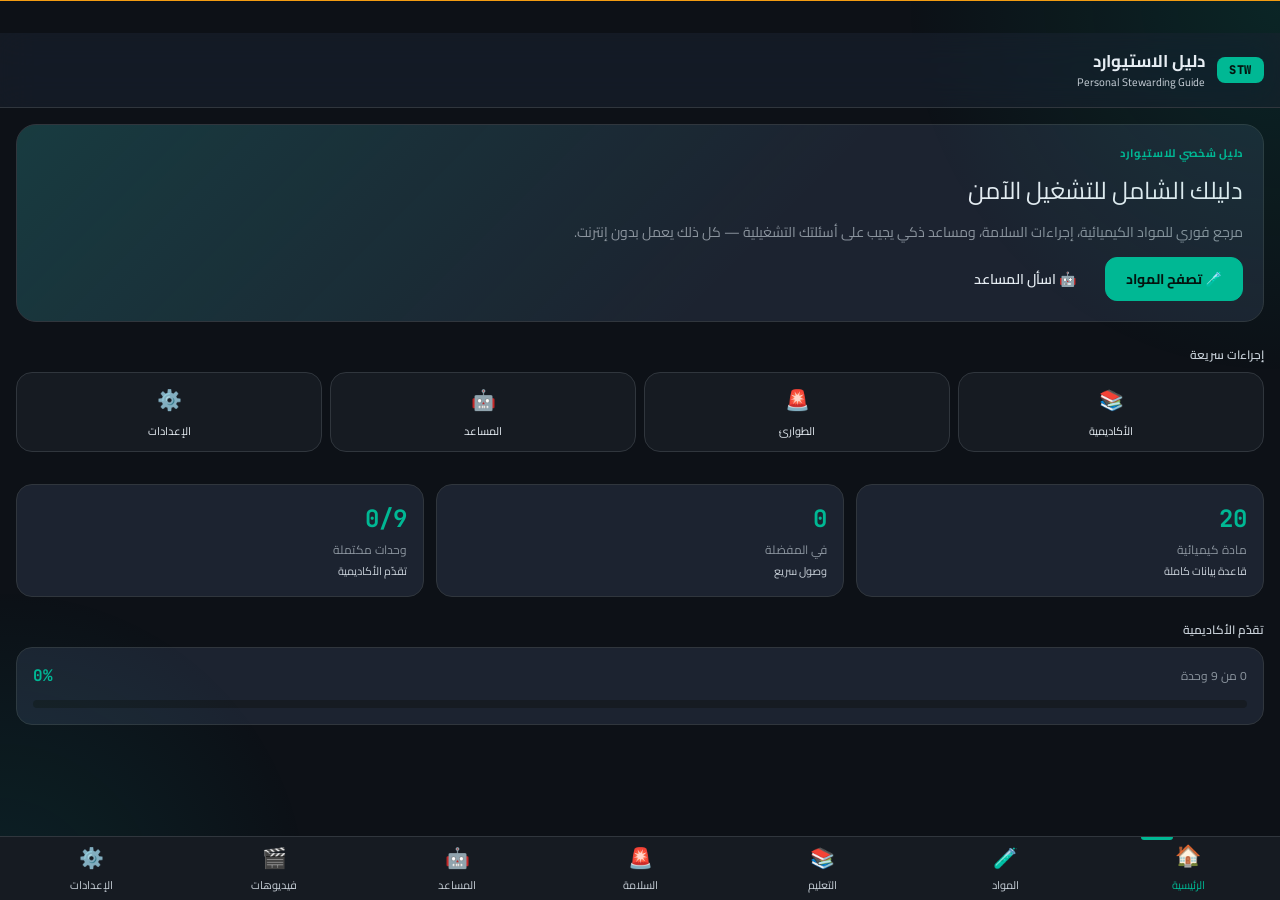
==== commit afa806f5: "Add Videos link to bottom nav (opens videos-preview)" ====
--- a/index.html
+++ b/index.html
@@ -152,6 +152,11 @@
       <span class="bottom-nav__icon" aria-hidden="true">🤖</span>
       <span>المساعد</span>
     </button>
+    <a class="bottom-nav__item" href="videos-preview/" aria-current="false" style="text-decoration:none">
+      <span class="bottom-nav__indicator" aria-hidden="true"></span>
+      <span class="bottom-nav__icon" aria-hidden="true">🎬</span>
+      <span>فيديوهات</span>
+    </a>
     <button class="bottom-nav__item" type="button" data-nav-target="settings" aria-current="false">
       <span class="bottom-nav__indicator" aria-hidden="true"></span>
       <span class="bottom-nav__icon" aria-hidden="true">⚙️</span>
--- a/assets/css/tokens.css
+++ b/assets/css/tokens.css
@@ -1,6 +1,6 @@
 /* ==========================================================================
    TOKENS.CSS
-   دليل الاستيوارد — Marriott | نظام تصميم (Design Tokens)
+   دليل الاستيوارد | نظام تصميم (Design Tokens)
    ==========================================================================
    هذا الملف هو "مصدر الحقيقة الوحيد" لكل قيمة تصميم في التطبيق:
    ألوان، مسافات، خطوط، زوايا، ظلال، حركة، وطبقات (z-index).
@@ -35,7 +35,7 @@
         هي فقط "خامات" تُبنى منها التوكنز الدلالية (Semantic Tokens) بالأسفل.
      ------------------------------------------------------------------------ */
 
-  /* -- الألوان الأساسية: الأخضر (هوية Marriott / Ecolab) -- */
+  /* -- الألوان الأساسية: الأخضر (لون العلامة) -- */
   --primitive-green-50:  #e6faf5;
   --primitive-green-100: #b3f0e0;
   --primitive-green-300: #4dd6b8;
--- a/assets/css/base.css
+++ b/assets/css/base.css
@@ -1,6 +1,6 @@
 /* ==========================================================================
    BASE.CSS
-   دليل الاستيوارد — Marriott | الإعادة التأسيسية والعناصر الأساسية
+   دليل الاستيوارد | الإعادة التأسيسية والعناصر الأساسية
    ==========================================================================
    هذا الملف مسؤول فقط عن:
      1. تصفير الأنماط الافتراضية للمتصفح (Reset)
--- a/assets/css/components.css
+++ b/assets/css/components.css
@@ -1,6 +1,6 @@
 /* ==========================================================================
    COMPONENTS.CSS
-   دليل الاستيوارد — Marriott | مكتبة المكوّنات القابلة لإعادة الاستخدام
+   دليل الاستيوارد | مكتبة المكوّنات القابلة لإعادة الاستخدام
    ==========================================================================
    كل مكوّن هنا:
      • مستقل تماماً عن الصفحة التي يظهر بها (لا افتراضات خاصة بصفحة معيّنة)
@@ -397,12 +397,18 @@
   grid-template-rows: 1fr;
 }
 .card__body-inner {
+  min-height: 0;
   overflow: hidden;
   padding: 0 var(--space-4) var(--space-4);
   display: flex;
   flex-direction: column;
   gap: var(--space-3);
   color: var(--content-primary);
+}
+
+.card__body[data-open='false'] > .card__body-inner {
+  padding-bottom: 0;
+  visibility: hidden;
 }
 
 .card__section {
--- a/assets/css/views.css
+++ b/assets/css/views.css
@@ -1,6 +1,6 @@
 /* ==========================================================================
    VIEWS.CSS
-   دليل الاستيوارد — Marriott | تخطيطات الصفحات (Views)
+   دليل الاستيوارد | تخطيطات الصفحات (Views)
    ==========================================================================
    هذا الملف مسؤول عن التخطيط الخاص بكل صفحة/عرض من عروض التطبيق الستة:
    لوحة التحكم، المواد الكيميائية، التعليم، السلامة، المساعد الذكي، الإعدادات.
@@ -352,11 +352,17 @@
   grid-template-rows: 1fr;
 }
 .accordion__body-inner {
+  min-height: 0;
   overflow: hidden;
   padding: 0 var(--space-4) var(--space-4);
   display: flex;
   flex-direction: column;
   gap: var(--space-4);
+}
+
+.accordion__body[data-open='false'] > .accordion__body-inner {
+  padding-bottom: 0;
+  visibility: hidden;
 }
 
 .accordion__divider {
@@ -1030,8 +1036,28 @@
 }
 .ai-message__actions {
   display: flex;
+  flex-wrap: wrap;
   gap: var(--space-1);
   margin-top: var(--space-2);
+}
+/* الأزرار أسفل الفقاعة والفقاعة تأخذ العرض المتاح */
+.ai-message--assistant {
+  flex-wrap: wrap;
+  max-width: 100%;
+  width: 100%;
+}
+.ai-message--assistant .ai-message__avatar { order: 1; }
+.ai-message--assistant .ai-message__bubble {
+  order: 2;
+  flex: 1 1 0;
+  min-width: 0;
+  overflow-wrap: anywhere;
+}
+.ai-message--assistant .ai-message__actions {
+  order: 3;
+  flex: 0 0 100%;
+  margin-top: 0;
+  padding-inline-start: 40px;
 }
 
 /* -- مؤشر الكتابة (Typing Indicator) -- */
@@ -1212,3 +1238,181 @@
     grid-template-columns: repeat(auto-fit, minmax(180px, 1fr));
   }
 }
+
+/* ==========================================================================
+   دروس تدريبية تفاعلية (قسم التعليم) — lessons.js
+   ========================================================================== */
+.lessons {
+  display: flex;
+  flex-direction: column;
+  gap: var(--space-3);
+  margin-bottom: var(--space-6);
+}
+.lessons__title {
+  font-size: calc(var(--text-lg) * var(--font-scale));
+  color: var(--content-primary);
+}
+.lessons__notice {
+  border-inline-start: 4px solid var(--status-warning);
+  background: var(--surface-raised);
+  border-radius: var(--radius-md);
+  padding: var(--space-3) var(--space-4);
+  font-size: calc(var(--text-sm) * var(--font-scale));
+  color: var(--content-secondary);
+  line-height: 1.7;
+}
+.lessons__progress,
+.lesson-best {
+  font-size: calc(var(--text-sm) * var(--font-scale));
+  color: var(--content-muted);
+}
+.lesson-h {
+  font-size: calc(var(--text-base) * var(--font-scale));
+  color: var(--brand-primary);
+  margin-top: var(--space-2);
+}
+.lesson-p,
+.lesson-list {
+  font-size: calc(var(--text-sm) * var(--font-scale));
+  color: var(--content-secondary);
+  line-height: 1.8;
+}
+.lesson-list {
+  padding-inline-start: var(--space-5);
+  display: flex;
+  flex-direction: column;
+  gap: var(--space-1);
+}
+.lesson-q {
+  font-weight: 700;
+  color: var(--content-primary);
+  font-size: calc(var(--text-sm) * var(--font-scale));
+  margin: var(--space-3) 0 var(--space-2);
+}
+.lesson-opts {
+  display: flex;
+  flex-direction: column;
+  gap: var(--space-2);
+}
+.lesson-opt {
+  font: inherit;
+  text-align: start;
+  width: 100%;
+  min-height: 44px;
+  padding: var(--space-3) var(--space-4);
+  border-radius: var(--radius-md);
+  border: var(--border-width-thin) solid var(--border-strong);
+  background: var(--surface-card);
+  color: var(--content-primary);
+  line-height: 1.6;
+  cursor: pointer;
+}
+.lesson-opt:disabled { cursor: default; }
+.lesson-opt--correct {
+  border-color: var(--status-safe);
+  border-width: var(--border-width-thick);
+}
+.lesson-opt--wrong {
+  border-color: var(--status-danger);
+  border-width: var(--border-width-thick);
+}
+.lesson-opt--dim { opacity: 0.6; }
+.lesson-feedback {
+  font-size: calc(var(--text-sm) * var(--font-scale));
+  color: var(--content-secondary);
+  line-height: 1.7;
+  margin-top: var(--space-2);
+}
+.lesson-score {
+  font-weight: 800;
+  color: var(--brand-primary);
+  margin-top: var(--space-3);
+}
+.lesson-retry {
+  font: inherit;
+  align-self: flex-start;
+  min-height: 40px;
+  margin-top: var(--space-2);
+  padding: var(--space-2) var(--space-4);
+  border-radius: var(--radius-full);
+  border: var(--border-width-thin) solid var(--border-strong);
+  background: transparent;
+  color: var(--content-primary);
+  cursor: pointer;
+}
+.lessons__teacher {
+  border-top: var(--border-width-thin) solid var(--border-subtle);
+  padding-top: var(--space-3);
+}
+.lesson-qa { margin-top: var(--space-3); }
+.lesson-qa__q {
+  font-weight: 700;
+  color: var(--content-primary);
+  font-size: calc(var(--text-sm) * var(--font-scale));
+}
+.lesson-qa__a {
+  color: var(--content-secondary);
+  font-size: calc(var(--text-sm) * var(--font-scale));
+  line-height: 1.8;
+}
+.lessons > :not(.accordion) {
+  margin-inline: var(--space-4);
+}
+.lessons > .lessons__title,
+.lessons > .lesson-p,
+.lessons > .lessons__progress,
+.lessons > .lessons__teacher,
+.lessons > .lessons__decisions {
+  padding-inline: var(--space-4);
+}
+.lessons__decisions {
+  border-top: var(--border-width-thin) solid var(--border-subtle);
+  padding-top: var(--space-3);
+  display: flex;
+  flex-direction: column;
+  gap: var(--space-2);
+}
+.lesson-decision {
+  margin-top: var(--space-2);
+  border: var(--border-width-thin) solid var(--border-subtle);
+  border-radius: var(--radius-md);
+  background: var(--surface-card);
+  padding: var(--space-3) var(--space-4);
+  display: flex;
+  flex-direction: column;
+  gap: var(--space-2);
+}
+
+/* ==========================================================================
+   تدريب «اكتشف الغلط» (spotcheck) — ملاحظات متعددة الاختيار وكشف النتيجة
+   ========================================================================== */
+.spotcheck-item {
+  font: inherit;
+  text-align: start;
+  width: 100%;
+  min-height: 44px;
+  padding: var(--space-3) var(--space-4);
+  border-radius: var(--radius-md);
+  border: var(--border-width-thin) solid var(--border-strong);
+  background: var(--surface-card);
+  color: var(--content-primary);
+  line-height: 1.6;
+  cursor: pointer;
+}
+.spotcheck-item:disabled { cursor: default; }
+.spotcheck-item--picked {
+  border-color: var(--brand-primary);
+  border-width: var(--border-width-thick);
+}
+.spotcheck-item--hit {
+  border-color: var(--status-safe);
+  border-width: var(--border-width-thick);
+}
+.spotcheck-item--miss {
+  border-color: var(--status-warning);
+  border-width: var(--border-width-thick);
+}
+.spotcheck-item--false {
+  border-color: var(--status-danger);
+  border-width: var(--border-width-thick);
+  }
